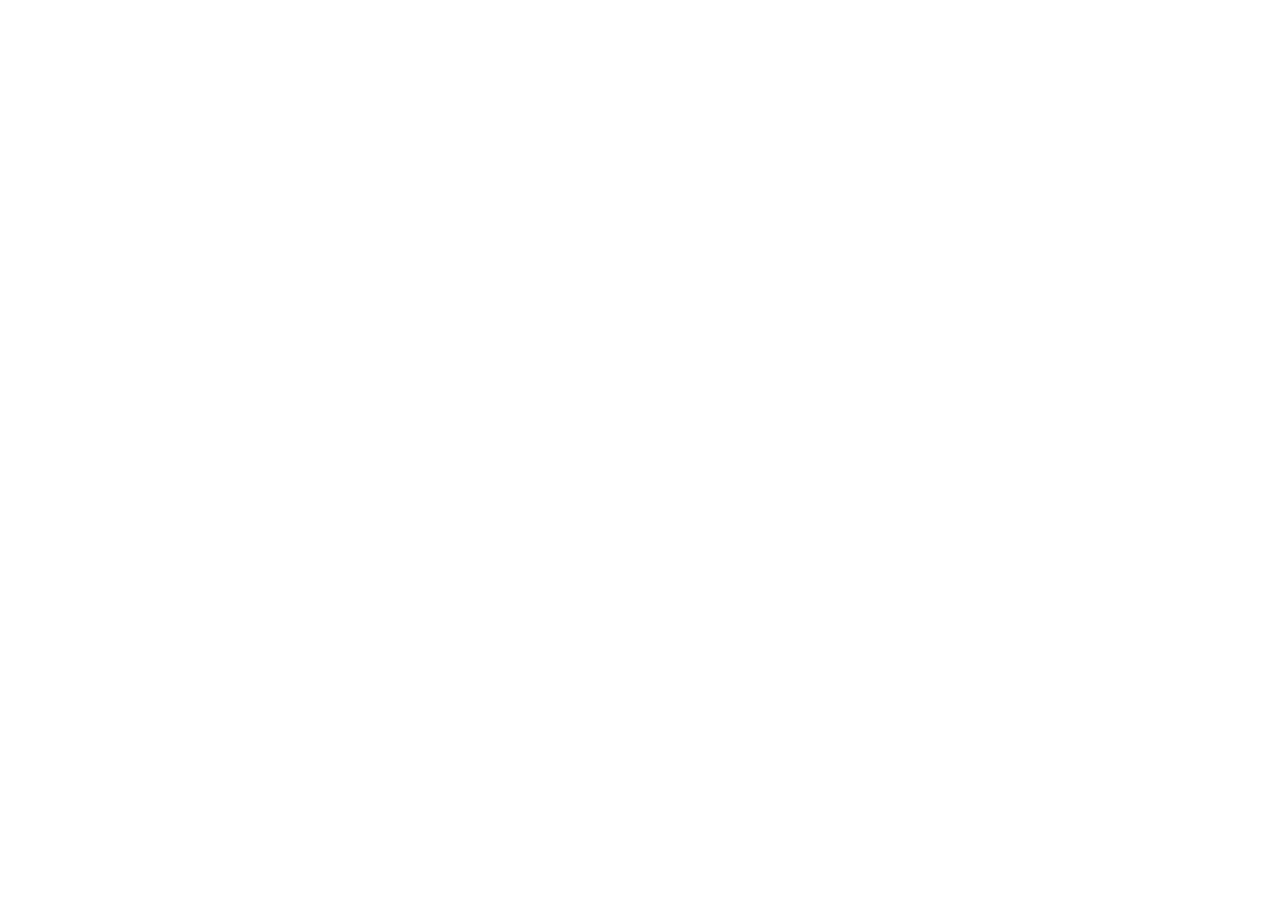
==== index.html @ 251c2290 "init: start landing page task" ====
<!DOCTYPE html>
<html lang="en">
<head>
  <meta charset="UTF-8">
  <meta name="viewport" content="width=device-width, initial-scale=1.0">
  <title>Document</title>
</head>
<body>
  
</body>
</html>
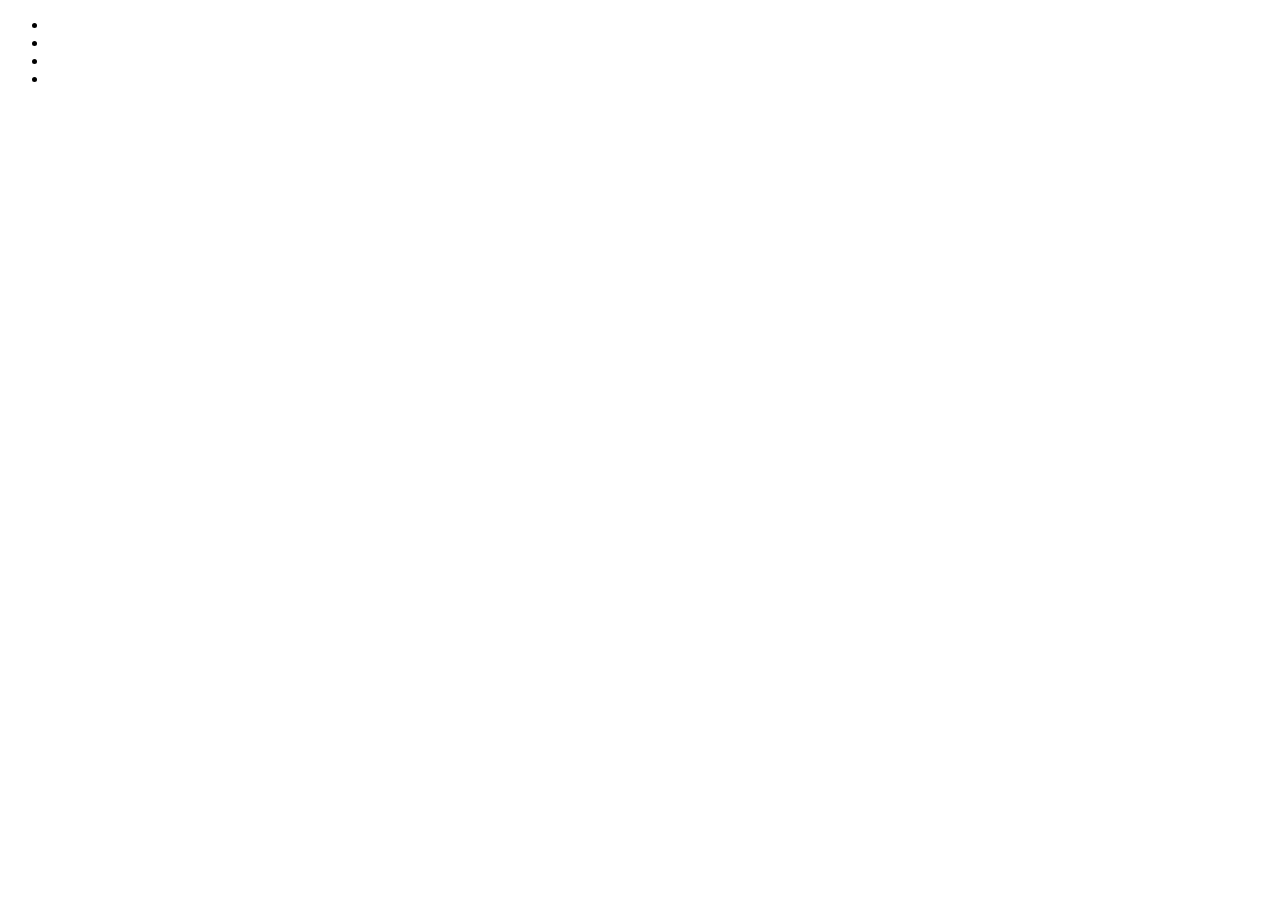
==== commit f45f3ab2: "feat: add assets and fonts for project" ====
--- a/index.html
+++ b/index.html
@@ -3,9 +3,36 @@
 <head>
   <meta charset="UTF-8">
   <meta name="viewport" content="width=device-width, initial-scale=1.0">
-  <title>Document</title>
+  <link rel="stylesheet" href="style.css">
+  <title>Coffee House</title>
 </head>
 <body>
-  
+  <header>
+    <div class="container">
+      <div></div>
+      <ul>
+        <li></li>
+        <li></li>
+        <li></li>
+        <li></li>
+      </ul>
+      <div></div>
+    </div>
+  </header>
+
+  <main>
+    <div class="container">
+      <section></section>
+      <section></section>
+      <section></section>
+      <section></section>
+    </div>    
+  </main>
+
+  <footer>
+    <div class="container">
+
+    </div>
+  </footer>
 </body>
 </html>
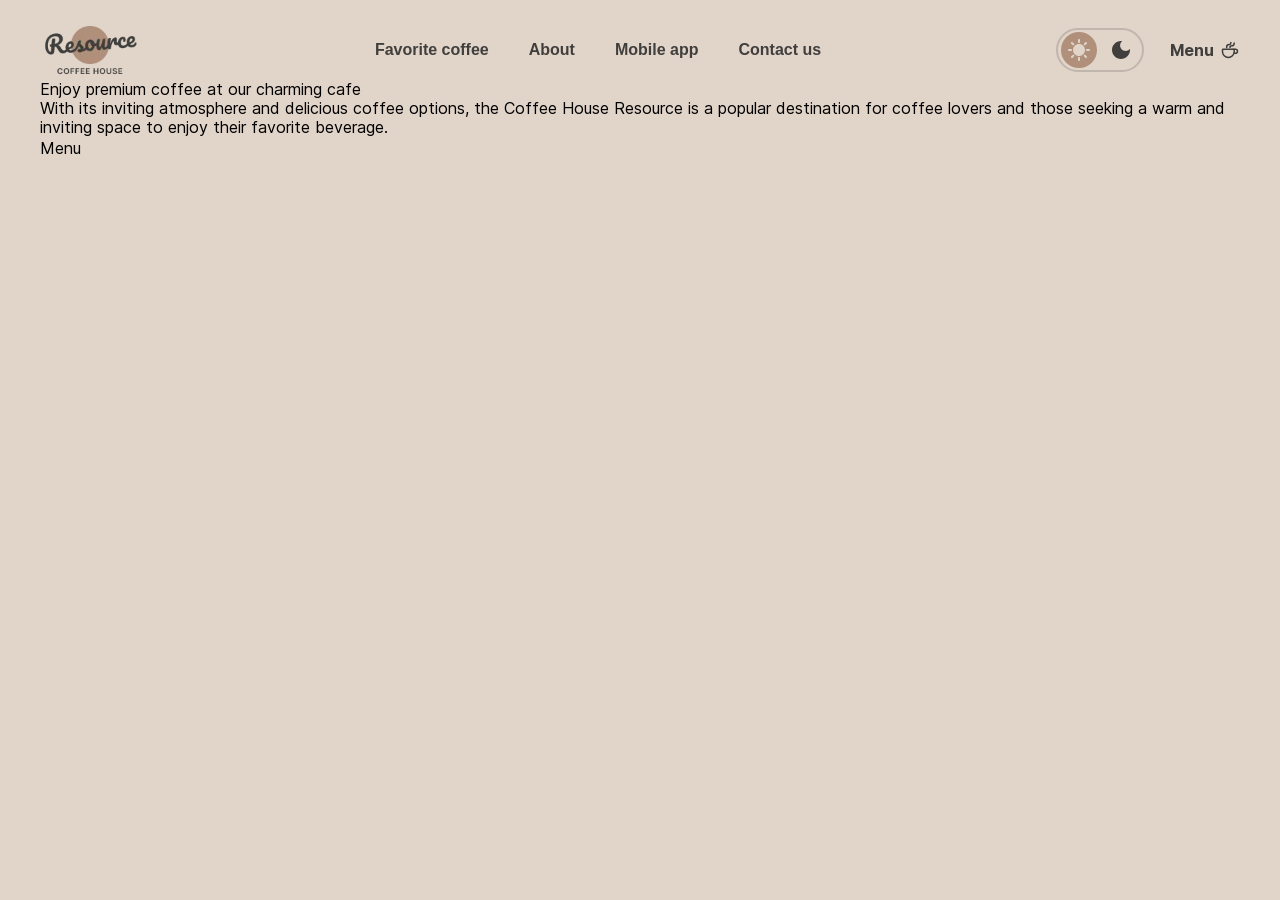
==== commit 3f853d7d: "feat: add styles and markdown for header element" ====
--- a/index.html
+++ b/index.html
@@ -3,33 +3,76 @@
 <head>
   <meta charset="UTF-8">
   <meta name="viewport" content="width=device-width, initial-scale=1.0">
-  <link rel="stylesheet" href="style.css">
+  <link rel="stylesheet" href="./css/reset.css">
+  <link rel="stylesheet" href="./css/fonts.css">
+  <link rel="stylesheet" href="./css/style.css">
   <title>Coffee House</title>
 </head>
 <body>
-  <header>
+  <header class="header">
     <div class="container">
-      <div></div>
-      <ul>
-        <li></li>
-        <li></li>
-        <li></li>
-        <li></li>
-      </ul>
-      <div></div>
+      <div class="header__wrapper">
+          <div class="header__logo">
+            <a href="/" class="header__logo-link">
+              <img src="./assets/main-logo.webp" alt="Coffee house logo" class="header__logo-image">
+            </a>
+          </div>
+
+          <nav class="header__nav">
+            <ul class="header__nav-list">
+              <li class="header__nav-item">
+                <a href="/" class="header__nav-link">Favorite coffee</a>
+              </li>
+              <li class="header__nav-item">
+                <a href="/" class="header__nav-link">About</a>
+              </li>
+              <li class="header__nav-item">
+                <a href="/" class="header__nav-link">Mobile app</a>
+              </li>
+              <li class="header__nav-item">
+                <a href="/" class="header__nav-link">Contact us</a>
+              </li>
+            </ul>
+          </nav>
+
+          <div class="header__panel">
+            <div class="header__theme">
+              <div class="header__theme-light theme-active"></div>
+              <div class="header__theme-dark"></div>
+            </div>
+
+            <div class="header__burger">
+              <button type="button" class="header__burger-btn">
+                Menu
+              </button>
+            </div>
+          </div>
+      </div>
     </div>
   </header>
 
-  <main>
+  <main class="main">
     <div class="container">
-      <section></section>
+      <section>
+        <div>
+          <h1>Enjoy premium coffee at our charming cafe</h1>
+          <p>
+            With its inviting atmosphere and delicious coffee options, the Coffee House Resource is a popular 
+            destination for coffee lovers and those seeking a warm and inviting space to enjoy their favorite 
+            beverage.
+          </p>
+          <button type="button">
+            Menu
+          </button>
+        </div>
+      </section>
       <section></section>
       <section></section>
       <section></section>
     </div>    
   </main>
 
-  <footer>
+  <footer class="footer">
     <div class="container">
 
     </div>
--- a/css/fonts.css
+++ b/css/fonts.css
@@ -0,0 +1,198 @@
+@font-face {
+    font-family: 'Inter';
+    src: local('Inter Bold Italic'), local('Inter-BoldItalic'),
+        url('../fonts/inter/Inter-BoldItalic.eot?#iefix') format('embedded-opentype'),
+        url('../fonts/inter/Inter-BoldItalic.woff2') format('woff2'),
+        url('../fonts/inter/Inter-BoldItalic.woff') format('woff'),
+        url('../fonts/inter/Inter-BoldItalic.ttf') format('truetype');
+    font-weight: bold;
+    font-style: italic;
+}
+
+@font-face {
+    font-family: 'Inter';
+    src: local('Inter Medium Italic'), local('Inter-MediumItalic'),
+        url('../fonts/inter/Inter-MediumItalic.eot?#iefix') format('embedded-opentype'),
+        url('../fonts/inter/Inter-MediumItalic.woff2') format('woff2'),
+        url('../fonts/inter/Inter-MediumItalic.woff') format('woff'),
+        url('../fonts/inter/Inter-MediumItalic.ttf') format('truetype');
+    font-weight: 500;
+    font-style: italic;
+}
+
+@font-face {
+    font-family: 'Inter';
+    src: local('Inter Thin Italic BETA'), local('Inter-ThinItalicBETA'),
+        url('../fonts/inter/Inter-ThinItalicBETA.eot?#iefix') format('embedded-opentype'),
+        url('../fonts/inter/Inter-ThinItalicBETA.woff2') format('woff2'),
+        url('../fonts/inter/Inter-ThinItalicBETA.woff') format('woff'),
+        url('../fonts/inter/Inter-ThinItalicBETA.ttf') format('truetype');
+    font-weight: 100;
+    font-style: italic;
+}
+
+@font-face {
+    font-family: 'Inter';
+    src: local('Inter Regular'), local('Inter-Regular'),
+        url('../fonts/inter/Inter-Regular.eot?#iefix') format('embedded-opentype'),
+        url('../fonts/inter/Inter-Regular.woff2') format('woff2'),
+        url('../fonts/inter/Inter-Regular.woff') format('woff'),
+        url('../fonts/inter/Inter-Regular.ttf') format('truetype');
+    font-weight: normal;
+    font-style: normal;
+}
+
+@font-face {
+    font-family: 'Inter';
+    src: local('Inter Black'), local('Inter-Black'),
+        url('../fonts/inter/Inter-Black.eot?#iefix') format('embedded-opentype'),
+        url('../fonts/inter/Inter-Black.woff2') format('woff2'),
+        url('../fonts/inter/Inter-Black.woff') format('woff'),
+        url('../fonts/inter/Inter-Black.ttf') format('truetype');
+    font-weight: 900;
+    font-style: normal;
+}
+
+@font-face {
+    font-family: 'Inter';
+    src: local('Inter Black Italic'), local('Inter-BlackItalic'),
+        url('../fonts/inter/Inter-BlackItalic.eot?#iefix') format('embedded-opentype'),
+        url('../fonts/inter/Inter-BlackItalic.woff2') format('woff2'),
+        url('../fonts/inter/Inter-BlackItalic.woff') format('woff'),
+        url('../fonts/inter/Inter-BlackItalic.ttf') format('truetype');
+    font-weight: 900;
+    font-style: italic;
+}
+
+@font-face {
+    font-family: 'Inter';
+    src: local('Inter Light BETA'), local('Inter-LightBETA'),
+        url('../fonts/inter/Inter-LightBETA.eot?#iefix') format('embedded-opentype'),
+        url('../fonts/inter/Inter-LightBETA.woff2') format('woff2'),
+        url('../fonts/inter/Inter-LightBETA.woff') format('woff'),
+        url('../fonts/inter/Inter-LightBETA.ttf') format('truetype');
+    font-weight: 300;
+    font-style: normal;
+}
+
+@font-face {
+    font-family: 'Inter';
+    src: local('Inter Semi Bold'), local('Inter-SemiBold'),
+        url('../fonts/inter/Inter-SemiBold.eot?#iefix') format('embedded-opentype'),
+        url('../fonts/inter/Inter-SemiBold.woff2') format('woff2'),
+        url('../fonts/inter/Inter-SemiBold.woff') format('woff'),
+        url('../fonts/inter/Inter-SemiBold.ttf') format('truetype');
+    font-weight: 600;
+    font-style: normal;
+}
+
+@font-face {
+    font-family: 'Inter';
+    src: local('Inter Extra Bold Italic'), local('Inter-ExtraBoldItalic'),
+        url('../fonts/inter/Inter-ExtraBoldItalic.eot?#iefix') format('embedded-opentype'),
+        url('../fonts/inter/Inter-ExtraBoldItalic.woff2') format('woff2'),
+        url('../fonts/inter/Inter-ExtraBoldItalic.woff') format('woff'),
+        url('../fonts/inter/Inter-ExtraBoldItalic.ttf') format('truetype');
+    font-weight: 800;
+    font-style: italic;
+}
+
+@font-face {
+    font-family: 'Inter';
+    src: local('Inter Bold'), local('Inter-Bold'),
+        url('../fonts/inter/Inter-Bold.eot?#iefix') format('embedded-opentype'),
+        url('../fonts/inter/Inter-Bold.woff2') format('woff2'),
+        url('../fonts/inter/Inter-Bold.woff') format('woff'),
+        url('../fonts/inter/Inter-Bold.ttf') format('truetype');
+    font-weight: bold;
+    font-style: normal;
+}
+
+@font-face {
+    font-family: 'Inter';
+    src: local('Inter Extra Light Italic BETA'), local('Inter-ExtraLightItalicBETA'),
+        url('../fonts/inter/Inter-ExtraLightItalicBETA.eot?#iefix') format('embedded-opentype'),
+        url('../fonts/inter/Inter-ExtraLightItalicBETA.woff2') format('woff2'),
+        url('../fonts/inter/Inter-ExtraLightItalicBETA.woff') format('woff'),
+        url('../fonts/inter/Inter-ExtraLightItalicBETA.ttf') format('truetype');
+    font-weight: 200;
+    font-style: italic;
+}
+
+@font-face {
+    font-family: 'Inter';
+    src: local('Inter Extra Light BETA'), local('Inter-ExtraLightBETA'),
+        url('../fonts/inter/Inter-ExtraLightBETA.eot?#iefix') format('embedded-opentype'),
+        url('../fonts/inter/Inter-ExtraLightBETA.woff2') format('woff2'),
+        url('../fonts/inter/Inter-ExtraLightBETA.woff') format('woff'),
+        url('../fonts/inter/Inter-ExtraLightBETA.ttf') format('truetype');
+    font-weight: 200;
+    font-style: normal;
+}
+
+@font-face {
+    font-family: 'Inter';
+    src: local('Inter Extra Bold'), local('Inter-ExtraBold'),
+        url('../fonts/inter/Inter-ExtraBold.eot?#iefix') format('embedded-opentype'),
+        url('../fonts/inter/Inter-ExtraBold.woff2') format('woff2'),
+        url('../fonts/inter/Inter-ExtraBold.woff') format('woff'),
+        url('../fonts/inter/Inter-ExtraBold.ttf') format('truetype');
+    font-weight: 800;
+    font-style: normal;
+}
+
+@font-face {
+    font-family: 'Inter';
+    src: local('Inter Thin BETA'), local('Inter-ThinBETA'),
+        url('../fonts/inter/Inter-ThinBETA.eot?#iefix') format('embedded-opentype'),
+        url('../fonts/inter/Inter-ThinBETA.woff2') format('woff2'),
+        url('../fonts/inter/Inter-ThinBETA.woff') format('woff'),
+        url('../fonts/inter/Inter-ThinBETA.ttf') format('truetype');
+    font-weight: 100;
+    font-style: normal;
+}
+
+@font-face {
+    font-family: 'Inter';
+    src: local('Inter Light Italic BETA'), local('Inter-LightItalicBETA'),
+        url('../fonts/inter/Inter-LightItalicBETA.eot?#iefix') format('embedded-opentype'),
+        url('../fonts/inter/Inter-LightItalicBETA.woff2') format('woff2'),
+        url('../fonts/inter/Inter-LightItalicBETA.woff') format('woff'),
+        url('../fonts/inter/Inter-LightItalicBETA.ttf') format('truetype');
+    font-weight: 300;
+    font-style: italic;
+}
+
+@font-face {
+    font-family: 'Inter';
+    src: local('Inter Italic'), local('Inter-Italic'),
+        url('../fonts/inter/Inter-Italic.eot?#iefix') format('embedded-opentype'),
+        url('../fonts/inter/Inter-Italic.woff2') format('woff2'),
+        url('../fonts/inter/Inter-Italic.woff') format('woff'),
+        url('../fonts/inter/Inter-Italic.ttf') format('truetype');
+    font-weight: normal;
+    font-style: italic;
+}
+
+@font-face {
+    font-family: 'Inter';
+    src: local('Inter Semi Bold Italic'), local('Inter-SemiBoldItalic'),
+        url('../fonts/inter/Inter-SemiBoldItalic.eot?#iefix') format('embedded-opentype'),
+        url('../fonts/inter/Inter-SemiBoldItalic.woff2') format('woff2'),
+        url('../fonts/inter/Inter-SemiBoldItalic.woff') format('woff'),
+        url('../fonts/inter/Inter-SemiBoldItalic.ttf') format('truetype');
+    font-weight: 600;
+    font-style: italic;
+}
+
+@font-face {
+    font-family: 'Inter';
+    src: local('Inter Medium'), local('Inter-Medium'),
+        url('../fonts/inter/Inter-Medium.eot?#iefix') format('embedded-opentype'),
+        url('../fonts/inter/Inter-Medium.woff2') format('woff2'),
+        url('../fonts/inter/Inter-Medium.woff') format('woff'),
+        url('../fonts/inter/Inter-Medium.ttf') format('truetype');
+    font-weight: 500;
+    font-style: normal;
+}
+
--- a/css/style.css
+++ b/css/style.css
@@ -0,0 +1,151 @@
+
+:root {
+  --text-primary: #403f3d;
+  --main-bg: #e1d4c9;
+  --text-link-hover: #b0907a;
+  --switcher-border: #c1b6ad;
+  --switcher-active: #b0907a;
+
+  --transition-primary: all .2s ease;
+}
+
+:root.theme__dark {
+  --text-primary: #fff;
+}
+
+body {
+  font-family: 'Inter', sans-serif;
+  font-style: normal;
+  font-size: 16px;
+  font-weight: normal;
+  line-height: 1.2;
+
+  background-color: var(--main-bg);
+}
+
+.header, .main, .footer {
+  margin: 0 40px;
+}
+
+.container {
+  max-width: 1360px;
+  margin: 0 auto;
+}
+
+.header {
+  margin-top: 20px;
+}
+
+.header__wrapper {
+  height: 60px;
+
+  display: flex;
+  flex-wrap: wrap;
+  justify-content: space-between;
+  align-items: center;
+}
+
+.header__logo {
+  width: 100px;
+}
+
+.header__nav-list {
+  display: flex;
+  justify-content: space-between;
+  gap: 40px;
+}
+
+.header__nav-item {
+  font-family: 'Inter Semi Bold', sans-serif;
+  line-height: 150%;
+  font-weight: bold;
+}
+
+.header__nav-link {
+  color: var(--text-primary);
+  transition: var(--transition-primary);
+}
+
+.header__nav-link:hover {
+  color: var(--text-link-hover);
+}
+
+.header__panel {
+  display: flex;
+  justify-content: space-between;
+  align-items: center;
+
+  max-width: 184px;
+  width: 100%;
+}
+
+.header__theme {
+  width: 88px;
+  height: 44px;
+
+  display: flex;
+  justify-content: center;
+  align-items: center;
+  gap: 6px;
+
+  border: 2px solid var(--switcher-border);
+  border-radius: 22px;
+
+  padding: 3px;
+}
+
+.header__theme-light, .header__theme-dark {
+  cursor: pointer;
+
+  width: 36px;
+  height: 36px;
+
+  border-radius: 18px;
+
+  display: flex;
+  
+  background-repeat: no-repeat;
+  background-position: center center;
+
+  transition: var(--transition-primary);
+}
+
+.header__theme-light {
+  background-image: url('../assets/sun-icon.svg');
+}
+
+.header__theme-dark {
+  background-image: url('../assets/moon-icon.svg');
+}
+
+.theme-active {
+  background-color: var(--switcher-active);
+}
+
+.header__theme div:not(.is-active):hover {
+  background-color: var(--switcher-active);
+}
+
+.header__burger-btn {
+  font-weight: bold;
+
+  color: var(--text-primary);
+
+  display: flex;
+  justify-content: space-between;
+  gap: 6px;
+
+}
+
+.header__burger-btn::after {
+  content: '';
+
+  width: 20px;
+  height: 20px;
+
+  display: flex;
+
+  background-repeat: no-repeat;
+  background-position: center center;
+  background-image: url('../assets/coffee-cup-icon.svg');
+}
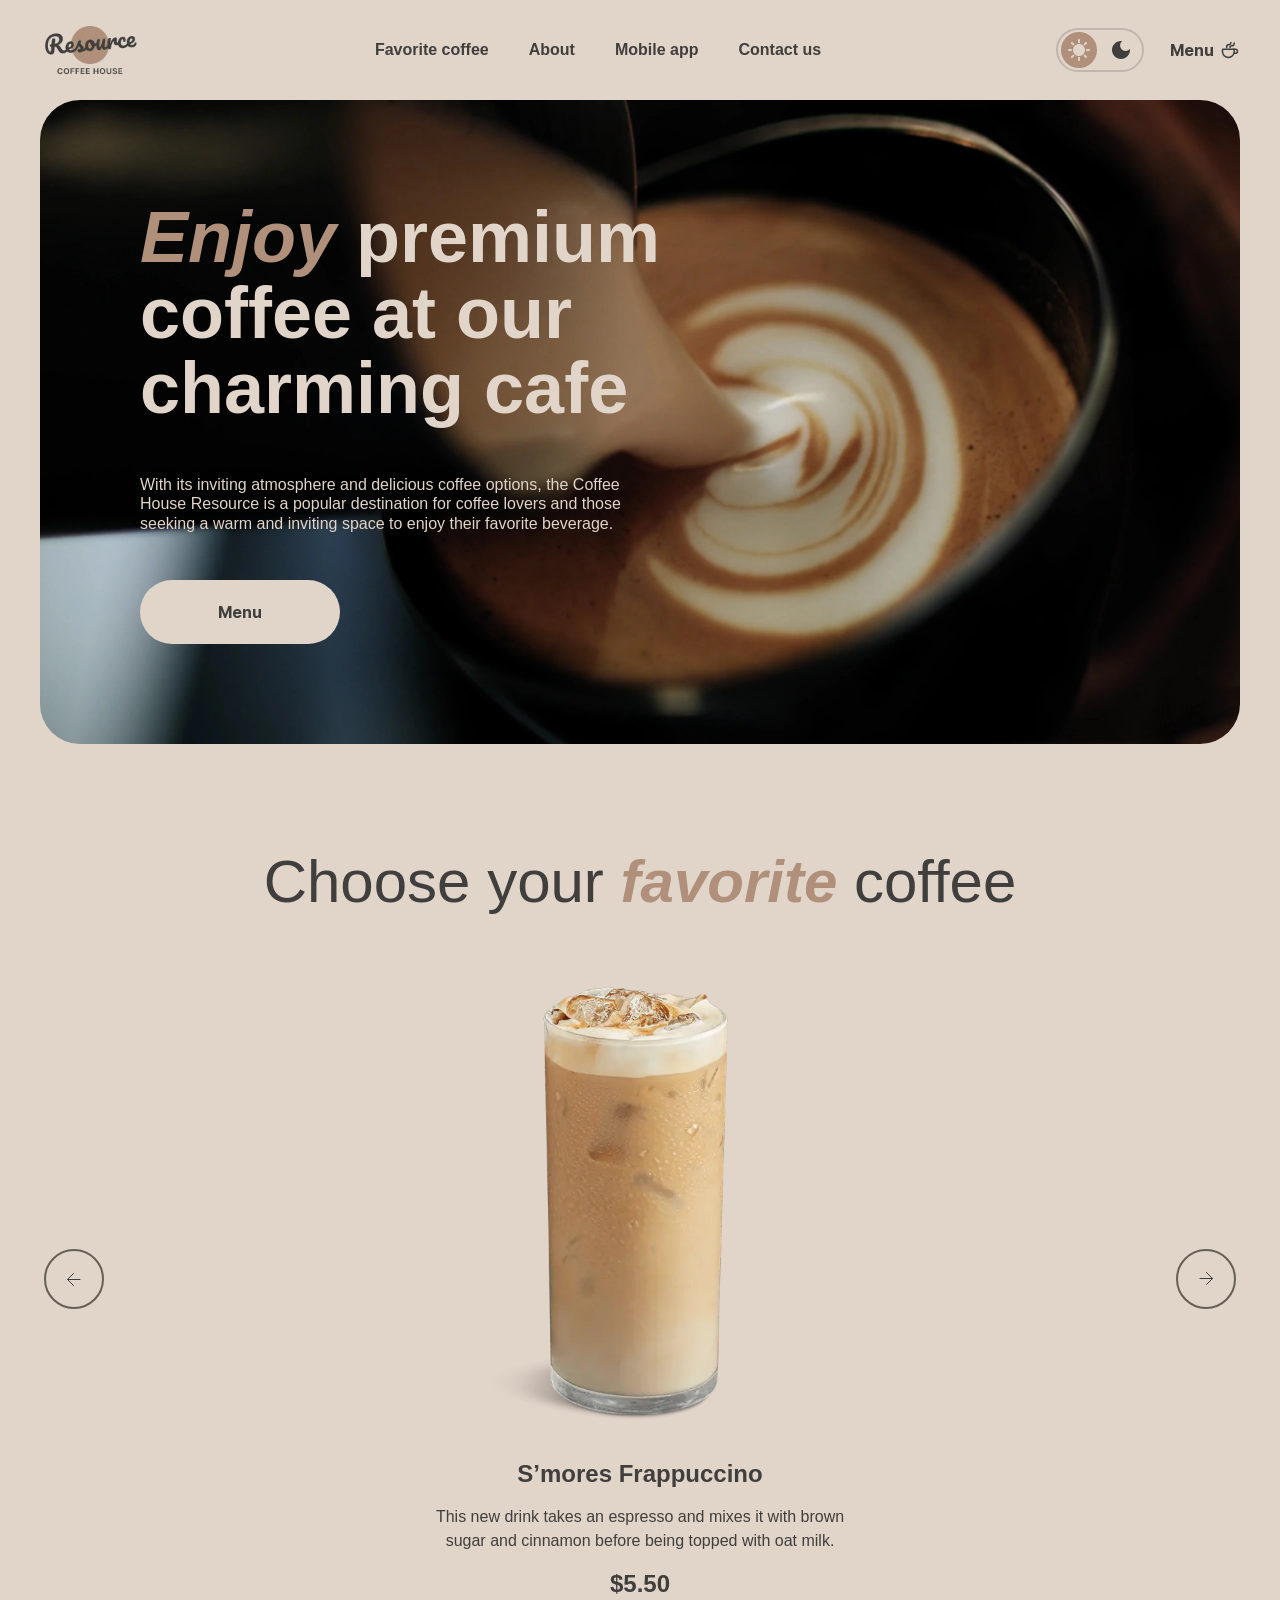
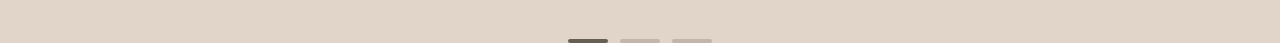
==== commit 87010da3: "feat: add markdown and styles for slider section" ====
--- a/index.html
+++ b/index.html
@@ -12,37 +12,35 @@
   <header class="header">
     <div class="container">
       <div class="header__wrapper">
-          <div class="header__logo">
-            <a href="/" class="header__logo-link">
-              <img src="./assets/main-logo.webp" alt="Coffee house logo" class="header__logo-image">
-            </a>
-          </div>
+          <a href="/" class="header__logo">
+            <img src="./assets/main-logo.webp" alt="Coffee house logo" class="header__logo-img">
+          </a>
 
-          <nav class="header__nav">
-            <ul class="header__nav-list">
-              <li class="header__nav-item">
-                <a href="/" class="header__nav-link">Favorite coffee</a>
+          <nav class="header__nav nav">
+            <ul class="nav__list">
+              <li class="nav__item">
+                <a href="/" class="nav__link">Favorite coffee</a>
               </li>
-              <li class="header__nav-item">
-                <a href="/" class="header__nav-link">About</a>
+              <li class="nav__item">
+                <a href="/" class="nav__link">About</a>
               </li>
-              <li class="header__nav-item">
-                <a href="/" class="header__nav-link">Mobile app</a>
+              <li class="nav__item">
+                <a href="/" class="nav__link">Mobile app</a>
               </li>
-              <li class="header__nav-item">
-                <a href="/" class="header__nav-link">Contact us</a>
+              <li class="nav__item">
+                <a href="/" class="nav__link">Contact us</a>
               </li>
             </ul>
           </nav>
 
           <div class="header__panel">
             <div class="header__theme">
-              <div class="header__theme-light theme-active"></div>
-              <div class="header__theme-dark"></div>
+              <div class="header__theme-item header__theme-item_light header__theme_active"></div>
+              <div class="header__theme-item header__theme-item_dark"></div>
             </div>
 
-            <div class="header__burger">
-              <button type="button" class="header__burger-btn">
+            <div class="header__burger burger">
+              <button type="button" class="burger__btn">
                 Menu
               </button>
             </div>
@@ -53,22 +51,68 @@
 
   <main class="main">
     <div class="container">
-      <section>
-        <div>
-          <h1>Enjoy premium coffee at our charming cafe</h1>
-          <p>
+      <section class="main__offer">
+        <div class="offer__wrapper offer">
+          <h1 class="offer__title">
+            <span class="offer__title_accent text-accent">
+              Enjoy
+            </span> 
+            premium coffee at our charming cafe
+          </h1>
+
+          <p class="offer__text">
             With its inviting atmosphere and delicious coffee options, the Coffee House Resource is a popular 
             destination for coffee lovers and those seeking a warm and inviting space to enjoy their favorite 
             beverage.
           </p>
-          <button type="button">
+
+          <button type="button" class="offer__btn primary-btn">
             Menu
           </button>
         </div>
       </section>
-      <section></section>
-      <section></section>
-      <section></section>
+
+      <section class="main__slider">
+        <div class="slider">
+          <h2 class="slider__title">
+            Choose your 
+              <span class=" text-accent">favorite</span> 
+            coffee
+          </h2>
+
+          <div class="slider__wrapper">
+            <button type="button" class="slider__btn slider__btn_left"></button>
+            
+            <div class="slider__list">
+              <div class="slider__item">
+                <img src="./assets/coffee-slider-1.webp" alt="S’mores Frappuccino price" class="slider__preview">
+
+                <div class="slider__info">
+                  <h3 class="slider__heading">S’mores Frappuccino</h3>
+                  <p class="slider__description">This new drink takes an espresso and mixes it with brown sugar and cinnamon before being topped with oat milk.</p>
+                  <span class="slider__price">$5.50</span>
+                </div>
+              </div>
+            </div>
+
+            <button type="button" class="slider__btn slider__btn_right"></button>
+          </div>
+
+          <div class="slider__pagination pagination">
+            <span class="pagination__item pagination__item_active"></span>
+            <span class="pagination__item"></span>
+            <span class="pagination__item"></span>
+          </div>
+        </div>
+      </section>
+
+      <section class="main__section">
+
+      </section>
+
+      <section class="main__section">
+
+      </section>
     </div>    
   </main>
 
--- a/css/style.css
+++ b/css/style.css
@@ -1,10 +1,14 @@
 
 :root {
   --text-primary: #403f3d;
-  --main-bg: #e1d4c9;
+  --main-color: #e1d4c9;
   --text-link-hover: #b0907a;
   --switcher-border: #c1b6ad;
   --switcher-active: #b0907a;
+  --text-accent: #b0907a;
+  --slider-btns-color: #665F55;
+  --pagination-color: #C1B6AD;
+  --pagination-color-active: #665F55;
 
   --transition-primary: all .2s ease;
 }
@@ -20,7 +24,7 @@
   font-weight: normal;
   line-height: 1.2;
 
-  background-color: var(--main-bg);
+  background-color: var(--main-color);
 }
 
 .header, .main, .footer {
@@ -32,6 +36,34 @@
   margin: 0 auto;
 }
 
+.primary-btn {
+  width: 200px;
+  height: 64px;
+
+  font-weight: bold;
+  color: var(--text-primary);
+
+  border-radius: 32px;
+
+  background-color: var(--main-color);
+
+  transition: var(--transition-primary);
+}
+
+.primary-btn:hover {
+  background-color: var(--switcher-active);
+  color: var(--main-color);
+}
+
+.text-accent {
+  font-family: 'Inter Semi Bold Italic', sans-serif;
+  font-weight: bold;
+  font-style: italic;
+  color: var(--text-accent);
+}
+
+/* header section */
+
 .header {
   margin-top: 20px;
 }
@@ -49,24 +81,24 @@
   width: 100px;
 }
 
-.header__nav-list {
+.nav__list {
   display: flex;
   justify-content: space-between;
   gap: 40px;
 }
 
-.header__nav-item {
+.nav__item {
   font-family: 'Inter Semi Bold', sans-serif;
   line-height: 150%;
   font-weight: bold;
 }
 
-.header__nav-link {
-  color: var(--text-primary);
-  transition: var(--transition-primary);
-}
-
-.header__nav-link:hover {
+.nav__link {
+  color: var(--text-primary);
+  transition: var(--transition-primary);
+}
+
+.nav__link:hover {
   color: var(--text-link-hover);
 }
 
@@ -94,7 +126,7 @@
   padding: 3px;
 }
 
-.header__theme-light, .header__theme-dark {
+.header__theme-item {
   cursor: pointer;
 
   width: 36px;
@@ -110,23 +142,23 @@
   transition: var(--transition-primary);
 }
 
-.header__theme-light {
+.header__theme-item_light {
   background-image: url('../assets/sun-icon.svg');
 }
 
-.header__theme-dark {
+.header__theme-item_dark {
   background-image: url('../assets/moon-icon.svg');
 }
 
-.theme-active {
+.header__theme_active {
   background-color: var(--switcher-active);
 }
 
-.header__theme div:not(.is-active):hover {
+.header__theme div:not(.header__theme_active):hover {
   background-color: var(--switcher-active);
 }
 
-.header__burger-btn {
+.burger__btn {
   font-weight: bold;
 
   color: var(--text-primary);
@@ -137,7 +169,7 @@
 
 }
 
-.header__burger-btn::after {
+.burger__btn::after {
   content: '';
 
   width: 20px;
@@ -149,3 +181,179 @@
   background-position: center center;
   background-image: url('../assets/coffee-cup-icon.svg');
 }
+
+/* main section */
+
+.main {
+  margin-top: 20px;
+}
+
+.main__offer {
+  height: 644px;
+
+  display: flex;
+
+  background-image: url('../assets/main-preview.webp');
+  background-repeat: no-repeat;
+  background-position: center center;
+  background-size: cover;
+
+  border-radius: 40px;
+}
+
+.offer__wrapper {
+  max-width: 530px;
+  height: 444px;
+
+  display: flex;
+  flex-wrap: wrap;
+  
+  margin: 100px;
+}
+
+.offer__title {
+  height: 228px;
+  
+  font-family: 'Inter Semi Bold', sans-serif;
+  font-size: 72px;
+  font-weight: bold;
+  line-height: 105%;
+  color: var(--main-color);
+}
+
+.offer__text {
+  font-family: 'Inter Regular', sans-serif;
+  color: var(--main-color);
+
+  align-self: center;
+}
+
+.offer__btn {
+  align-self: end;
+}
+
+
+/* main slider section */
+
+.main__slider {
+  margin-top: 100px;
+}
+
+.slider {
+  padding: 0 4px;
+}
+
+.slider__title {
+  font-family: 'Inter Semi Bold', sans-serif;
+  font-size: 60px;
+  line-height: 125%;
+  color: var(--text-primary);
+
+  text-align: center;
+}
+
+.slider__wrapper {
+  display: flex;
+  justify-content: space-between;
+  align-items: center;
+
+  width: 100%;
+
+  margin-top: 40px;
+}
+
+.slider__list {
+  width: 480px;
+}
+
+.slider__btn {
+  width: 60px;
+  height: 60px;
+
+  border: 2px solid var(--slider-btns-color);
+  border-radius: 30px;
+
+  color: var(--slider-btns-color);
+
+  background-image: url('../assets/arrow.svg');
+  background-repeat: no-repeat;
+  background-position: center center;
+
+  transition: var(--transition-primary);
+}
+
+.slider__btn:hover {
+  filter: invert(65%) sepia(19%) saturate(545%) hue-rotate(339deg) brightness(89%) contrast(85%);
+}
+
+.slider__btn_right {
+  transform: rotate(180deg);
+}
+
+.slider__item {
+  display: flex;
+  flex-wrap: wrap;
+  justify-content: center;
+  align-items: center;
+
+  text-align: center;
+}
+
+.slider__info {
+  margin-top: 20px;
+  padding: 0 15px;
+}
+
+.slider__heading, .slider__price {
+  font-family: 'Inter Semi Bold', sans-serif;
+  font-size: 24px;
+  font-weight: bold;
+  line-height: 125%;
+  color: var(--text-primary);
+}
+
+.slider__description {
+  margin-top: 16px;
+
+  font-family: 'Inter Regular', sans-serif;
+  font-size: 16px;
+  line-height: 150%;
+  color: var(--text-primary);
+}
+
+.slider__price {
+  display: block;
+
+  margin-top: 16px;
+}
+
+.slider__pagination {
+  display: flex;
+  justify-content: center;
+  gap: 12px;
+
+  margin-top: 40px;
+}
+
+.pagination__item {
+  cursor: pointer;
+
+  display: block;
+
+  width: 40px;
+  height: 4px;
+
+  background-color: var(--pagination-color);
+
+  border-radius: 2px;
+
+  transition: var(--transition-primary);
+}
+
+.pagination__item_active {
+  background-color: var(--pagination-color-active);
+}
+
+.pagination__item:not(.pagination__item_active):hover {
+  background-color: var(--pagination-color-active);
+}
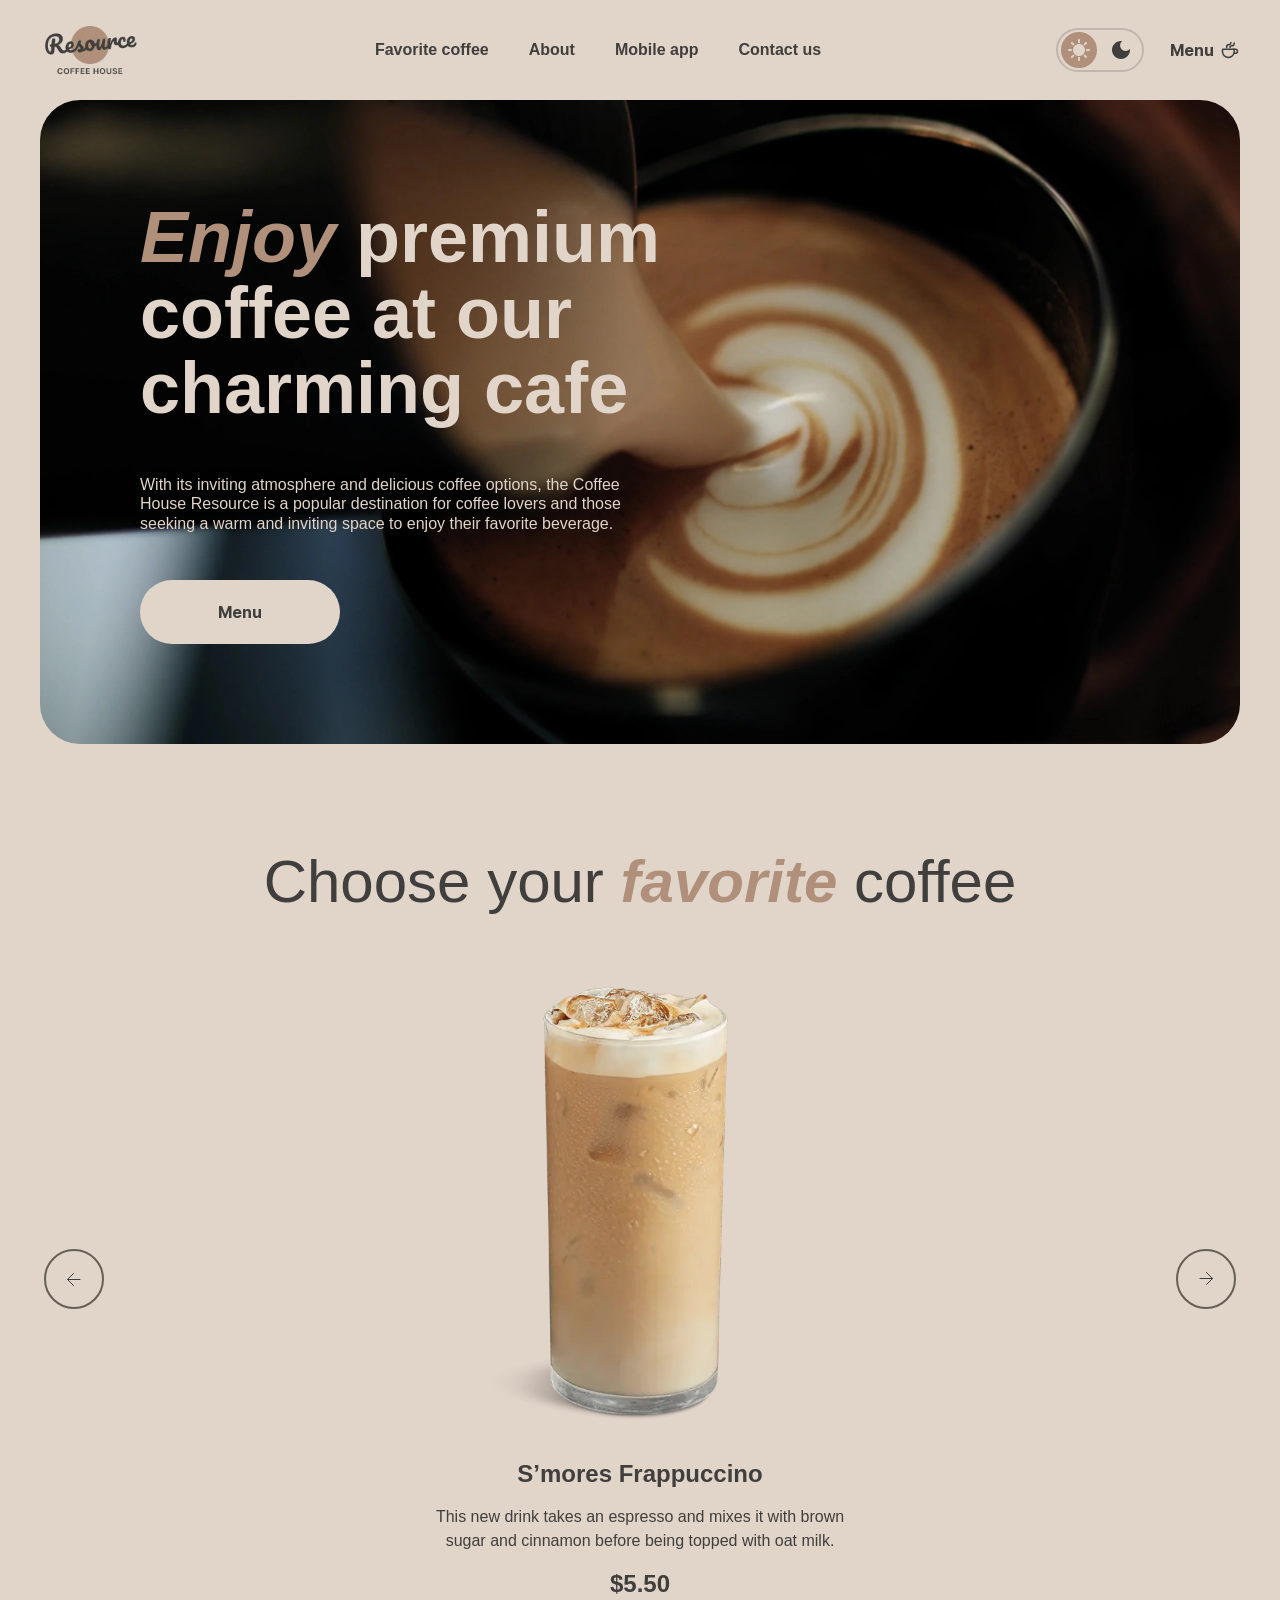
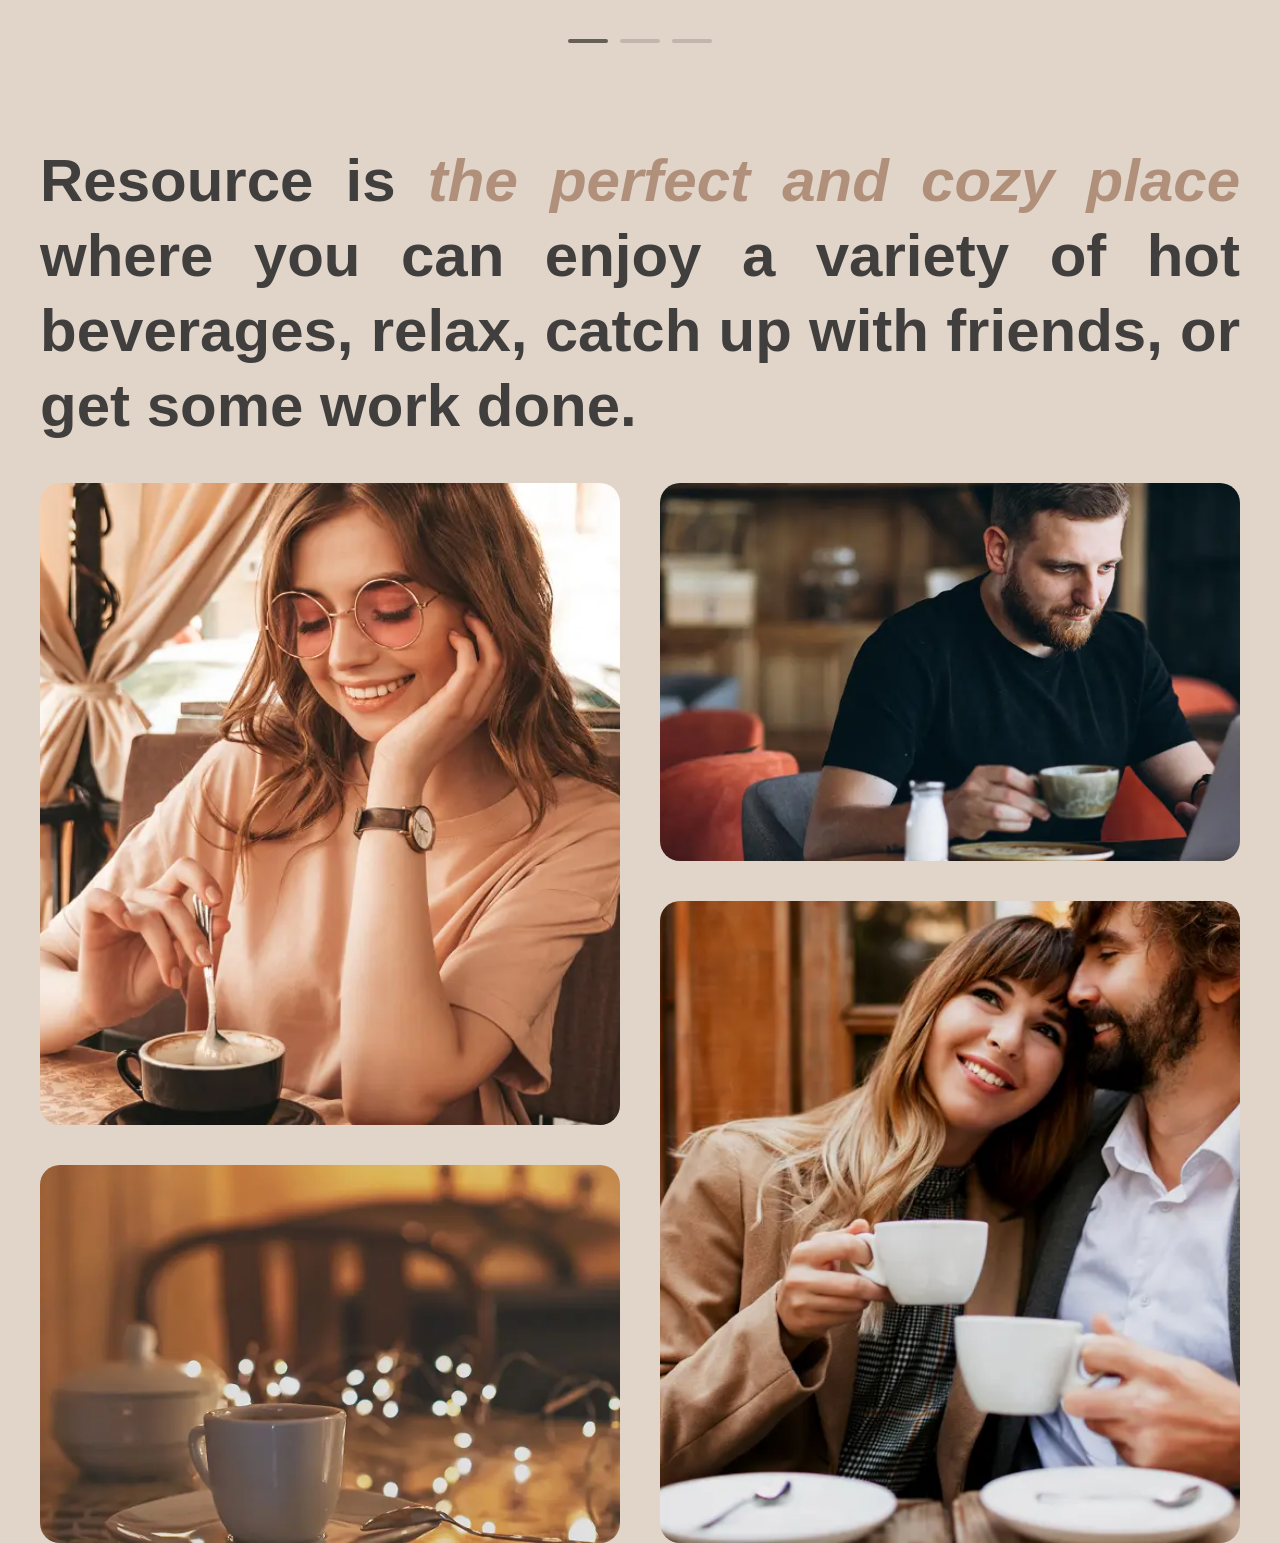
==== commit a476049a: "feat: add styles and markdown for about section" ====
--- a/index.html
+++ b/index.html
@@ -76,7 +76,7 @@
         <div class="slider">
           <h2 class="slider__title">
             Choose your 
-              <span class=" text-accent">favorite</span> 
+              <span class="text-accent">favorite</span> 
             coffee
           </h2>
 
@@ -106,8 +106,20 @@
         </div>
       </section>
 
-      <section class="main__section">
-
+      <section class="about__section">
+        <p class="about__description">
+          Resource is 
+          <span class="text-accent">
+            the perfect and cozy place
+          </span>
+          where you can enjoy a variety of hot beverages, relax, catch up with friends, or get some work done.
+        </p>
+        <div class="about_wrapper">
+          <img src="./assets/about-1.webp" alt="Drink best coffee in coffee house" class="about__preview">
+          <img src="./assets/about-2.webp" alt="Best rest in coffee house with cup of coffee" class="about__preview">
+          <img src="./assets/about-3.webp" alt="Remote work with best coffee in coffee House" class="about__preview">
+          <img src="./assets/about-4.webp" alt="Date in cofee house" class="about__preview">
+        </div>
       </section>
 
       <section class="main__section">
--- a/css/style.css
+++ b/css/style.css
@@ -357,3 +357,59 @@
 .pagination__item:not(.pagination__item_active):hover {
   background-color: var(--pagination-color-active);
 }
+
+/* about section */
+
+.about__section {
+  margin-top: 100px;
+}
+
+.about__description {
+  font-family: 'Inter Semi Bold', sans-serif;
+  font-size: 60px;
+  font-weight: bold;
+  line-height: 125%;
+  color: var(--text-primary);
+
+  text-align: justify;
+}
+
+.about_wrapper {
+  max-height: 1060px;
+
+  margin-top: 40px;
+
+  display: grid;
+  grid-template-columns: repeat(2, 1fr);
+  grid-template-rows: repeat(4, 1fr);
+  gap: 40px;
+  grid-template-areas: 
+    "left-top right-top"
+    "left-top right-bottom"
+    "left-top right-bottom"
+    "left-bottom right-bottom";
+}
+
+.about__preview {
+  border-radius: 20px;
+
+  width: 100%;
+  height: 100%;
+  object-fit: cover; 
+}
+
+.about__preview:nth-child(1) {
+  grid-area: left-top;
+}
+
+.about__preview:nth-child(2) {
+  grid-area: left-bottom;
+}
+
+.about__preview:nth-child(3) {
+  grid-area: right-top;
+}
+
+.about__preview:nth-child(4) {
+  grid-area: right-bottom;
+}
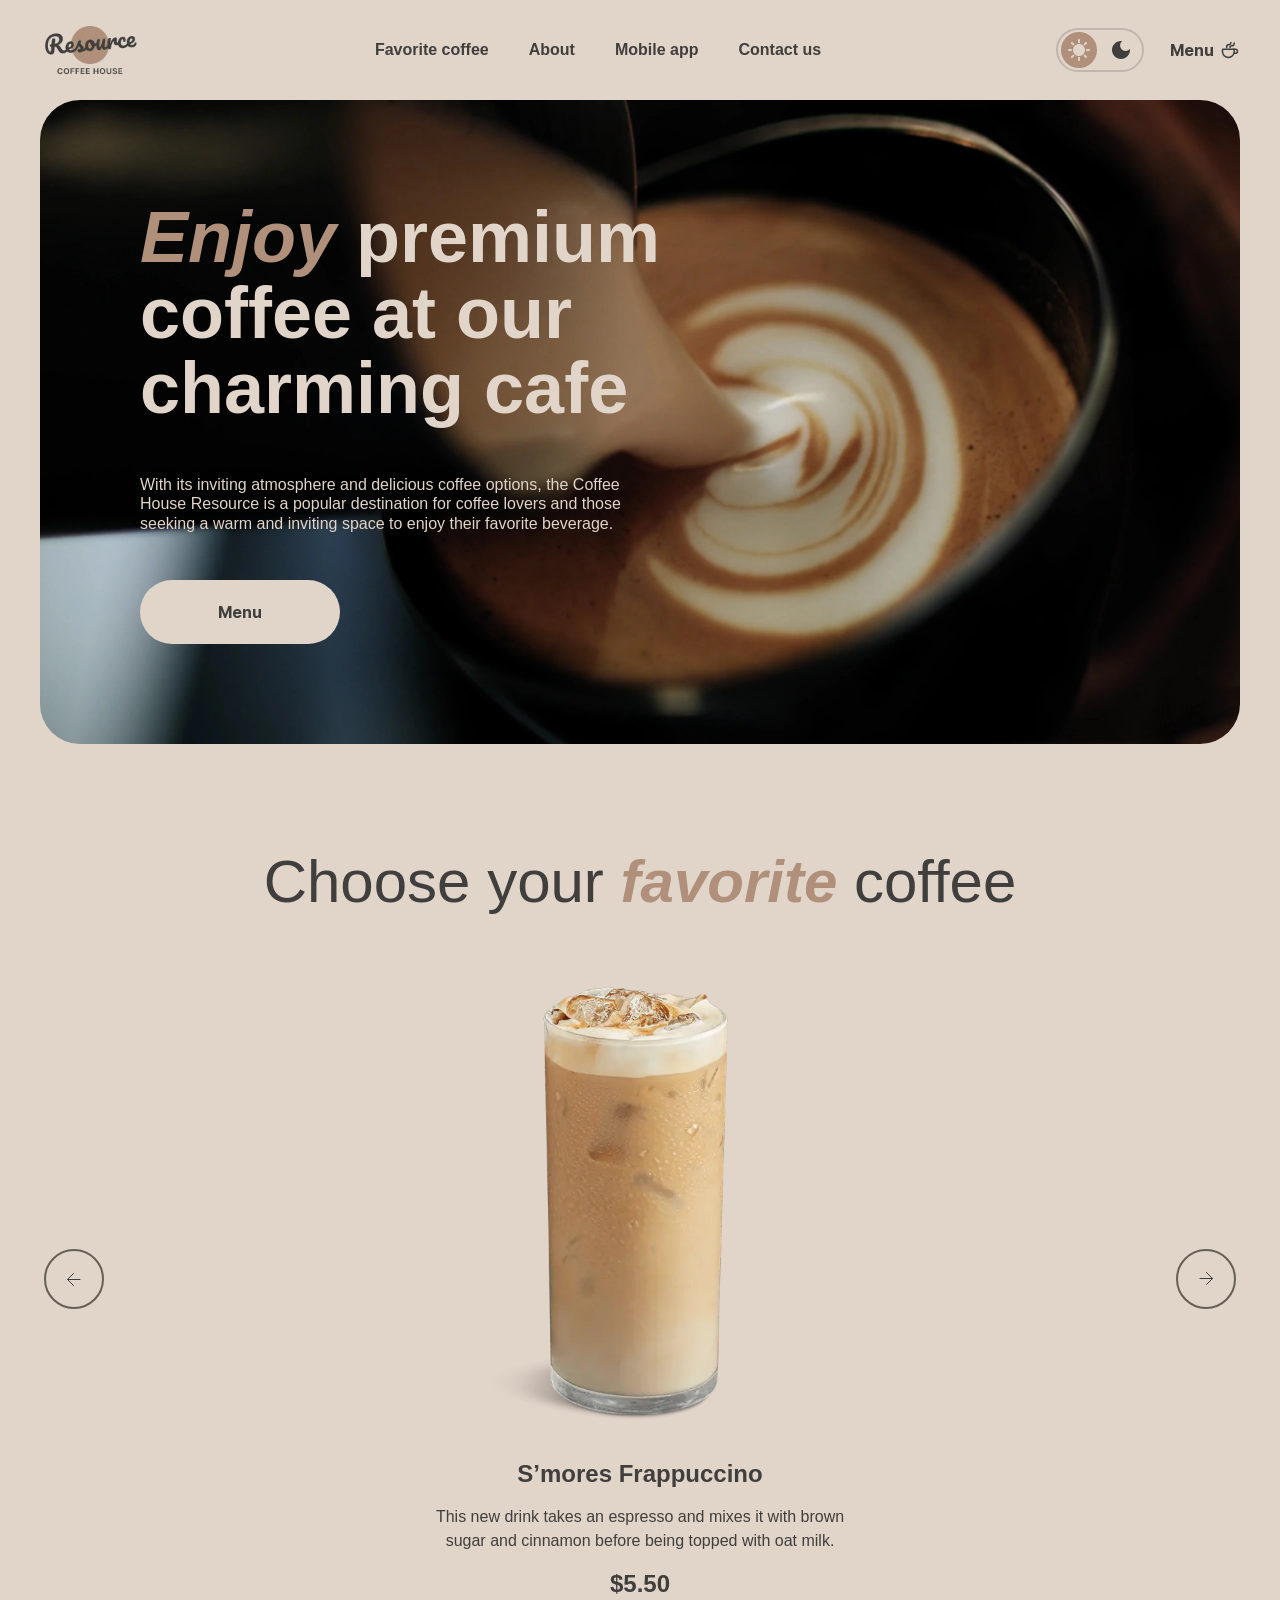
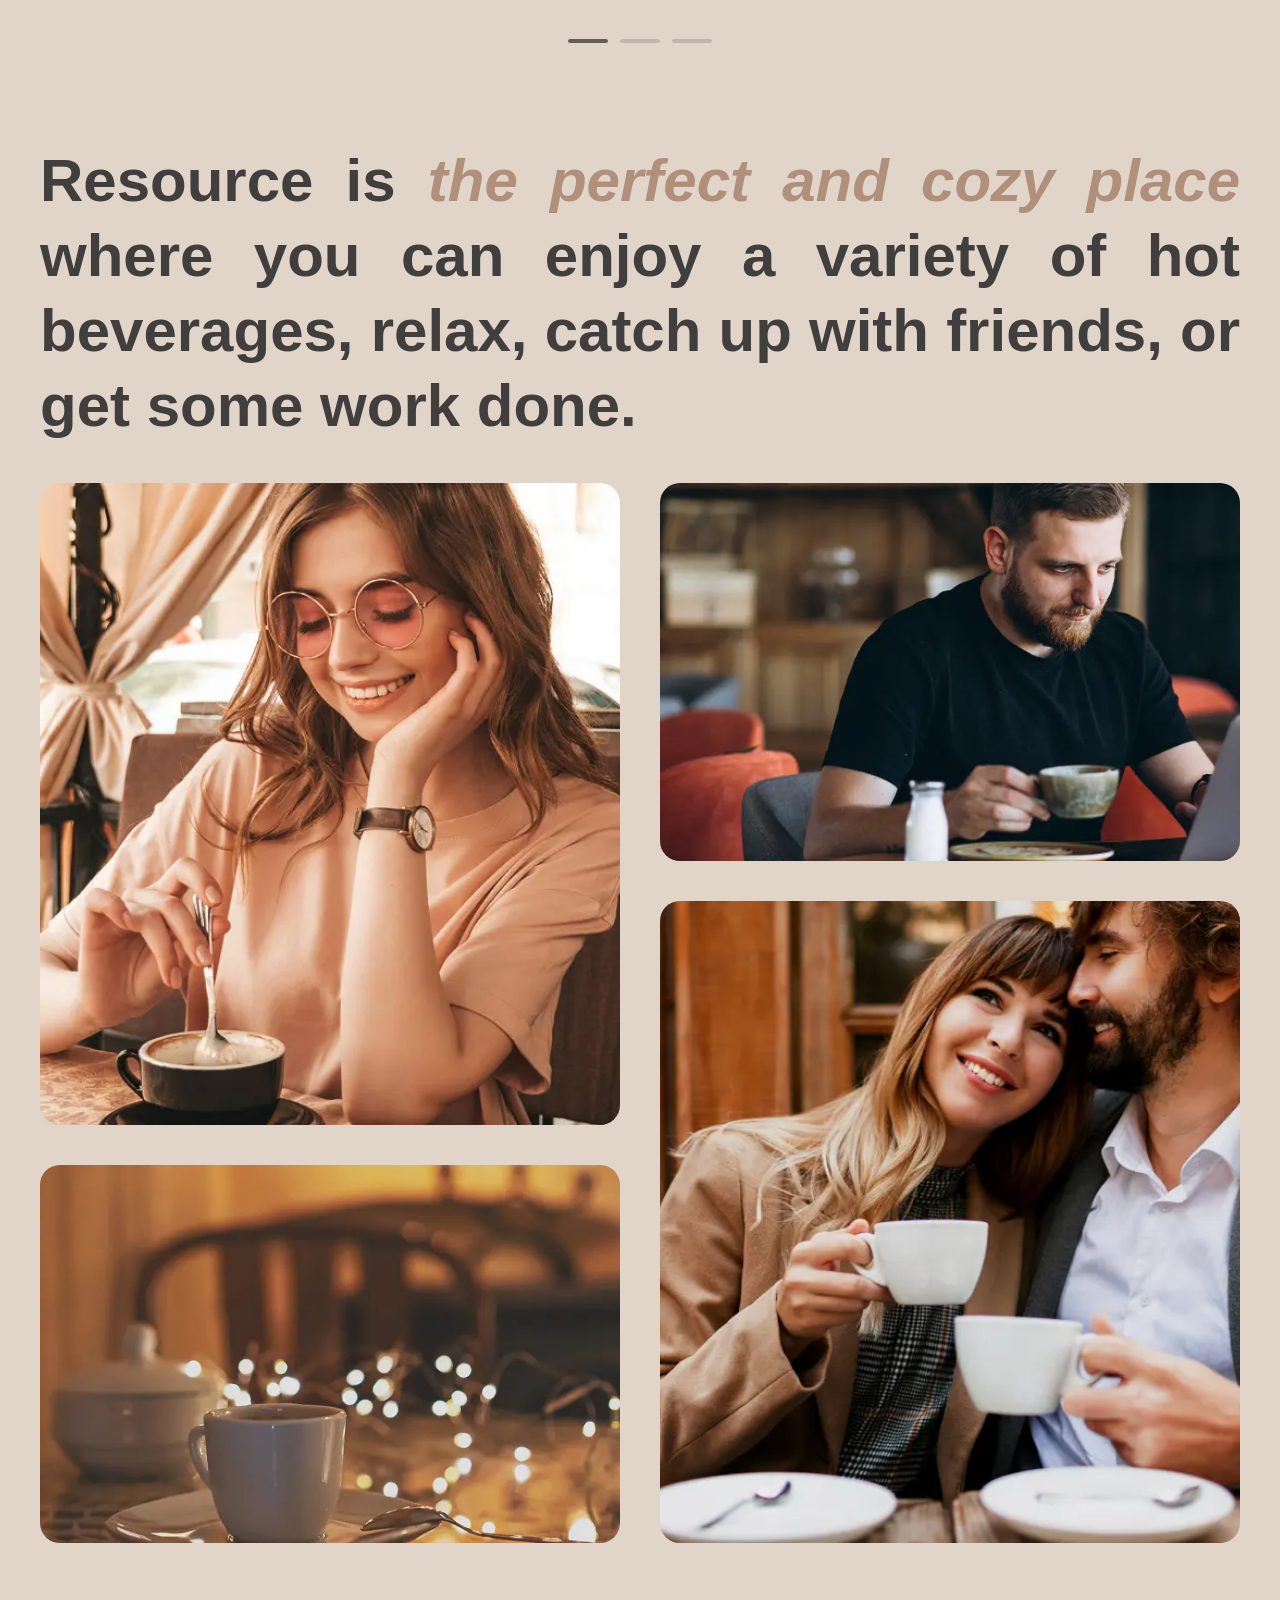
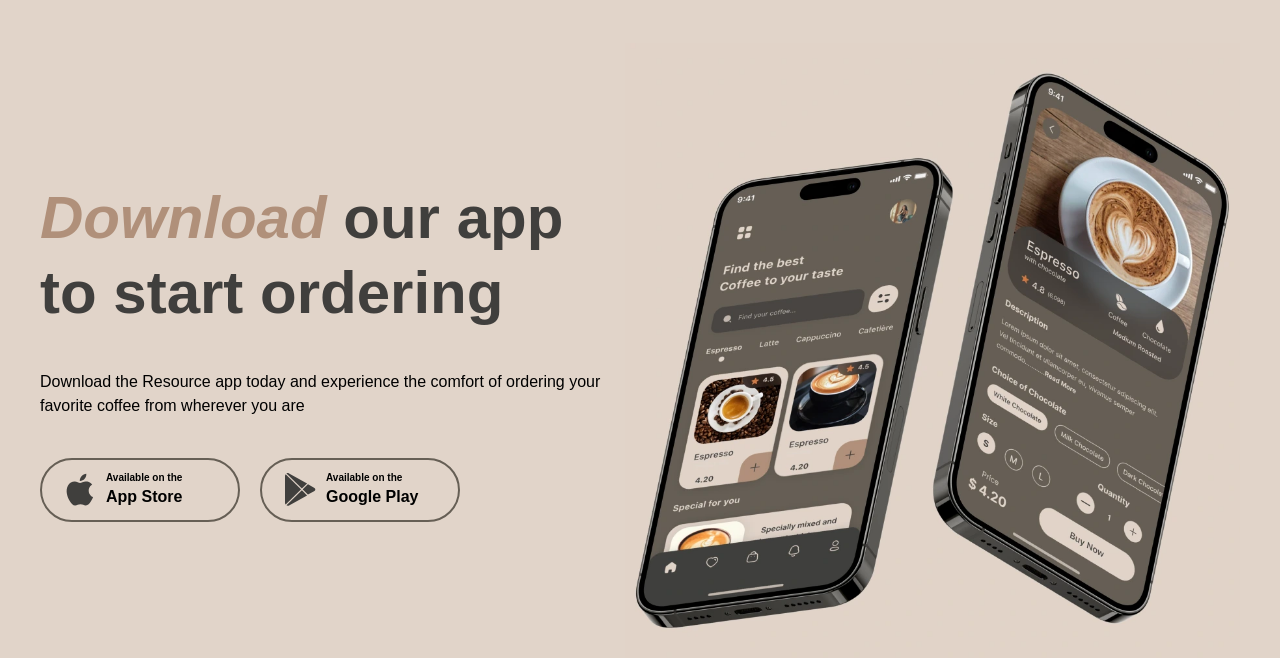
==== commit c3152d83: "feat: add download section with styles and markdown" ====
--- a/index.html
+++ b/index.html
@@ -107,13 +107,14 @@
       </section>
 
       <section class="about__section">
-        <p class="about__description">
+        <h3 class="about__description">
           Resource is 
           <span class="text-accent">
             the perfect and cozy place
           </span>
           where you can enjoy a variety of hot beverages, relax, catch up with friends, or get some work done.
-        </p>
+        </h3>
+        
         <div class="about_wrapper">
           <img src="./assets/about-1.webp" alt="Drink best coffee in coffee house" class="about__preview">
           <img src="./assets/about-2.webp" alt="Best rest in coffee house with cup of coffee" class="about__preview">
@@ -122,8 +123,35 @@
         </div>
       </section>
 
-      <section class="main__section">
+      <section class="download__section">
+        <div class="download__wrapper">
+          <div class="download__info">
+            <h3 class="download__title">
+              <span class="text-accent">
+                Download
+              </span>
+              our app to start ordering</h3>
+            <p class="download__description">Download the Resource app today and experience the comfort of ordering your favorite coffee from wherever you are</p>
 
+            <div class="download__buttons">
+              <button type="button" class="download__button">
+                <div class="download__button-apple">
+                  <span>Available on the</span>
+                  <span>App Store</span>
+                </div>
+              </button>
+              
+              <button type="button" class="download__button">
+                <div class="download__button-android">
+                  <span>Available on the</span>
+                  <span>Google Play</span>
+                </div>
+              </button>
+            </div>
+          </div>
+          
+          <img src="./assets/mobile-screens.webp" alt="" class="download__preview">
+        </div>
       </section>
     </div>    
   </main>
--- a/css/style.css
+++ b/css/style.css
@@ -9,6 +9,7 @@
   --slider-btns-color: #665F55;
   --pagination-color: #C1B6AD;
   --pagination-color-active: #665F55;
+  --download-btns-color: #665f55;
 
   --transition-primary: all .2s ease;
 }
@@ -413,3 +414,105 @@
 .about__preview:nth-child(4) {
   grid-area: right-bottom;
 }
+
+/* download section */
+
+.download__section {
+  margin-top: 100px;
+}
+
+.download__wrapper {
+  display: flex;
+  justify-content: space-between;
+  align-items: center;
+}
+
+.download__info {
+  width: 630px;
+  height: 342px;
+
+  display: flex;
+  flex-wrap: wrap;
+  align-content: space-between;
+}
+
+.download__title {
+  font-family: 'Inter Semi Bold', sans-serif;
+  font-size: 60px;
+  font-weight: bold;
+  line-height: 125%;
+  color: var(--text-primary);
+}
+
+.download__preview {
+  max-width: 615px;
+}
+
+.download__description {
+  font-family: 'Inter Regular', sans-serif;
+  font-size: 16px;
+  line-height: 150%;
+}
+
+.download__buttons {
+  width: 420px;
+  height: 64px;
+
+  display: flex;
+  justify-content: space-between;
+}
+
+.download__button {
+  width: 200px;
+  height: 100%;
+
+  display: flex;
+  align-items: center;
+  gap: 8px;
+  
+  border: 2px solid var(--download-btns-color);
+  border-radius: 100px;
+
+  padding-left: 20px;
+}
+
+.download__button-apple, .download__button-android {
+  display: flex;
+  flex-direction: column;
+  justify-content: center;
+  align-items: start;
+}
+
+.download__button:has(.download__button-apple)::before, .download__button:has(.download__button-android)::before {
+  content: '';
+
+  display: flex;
+
+  background-repeat: no-repeat;
+  background-position: center center;
+
+  width: 36px;
+  height: 36px;
+}
+
+.download__button:has(.download__button-apple)::before {
+  background-image: url('../assets/apple-icon.svg');
+}
+
+.download__button:has(.download__button-android)::before {
+  background-image: url('../assets/google-play-icon.svg');
+}
+
+.download__button span:nth-child(1) {
+  font-family: 'Inter Semi Bold', sans-serif;
+  line-height: 140%;
+  font-weight: bold;
+  font-size: 10px;
+}
+
+.download__button span:nth-child(2) {
+  font-family: 'Inter Semi Bold', sans-serif;
+  line-height: 150%;
+  font-weight: bold;
+  font-size: 16px;
+}
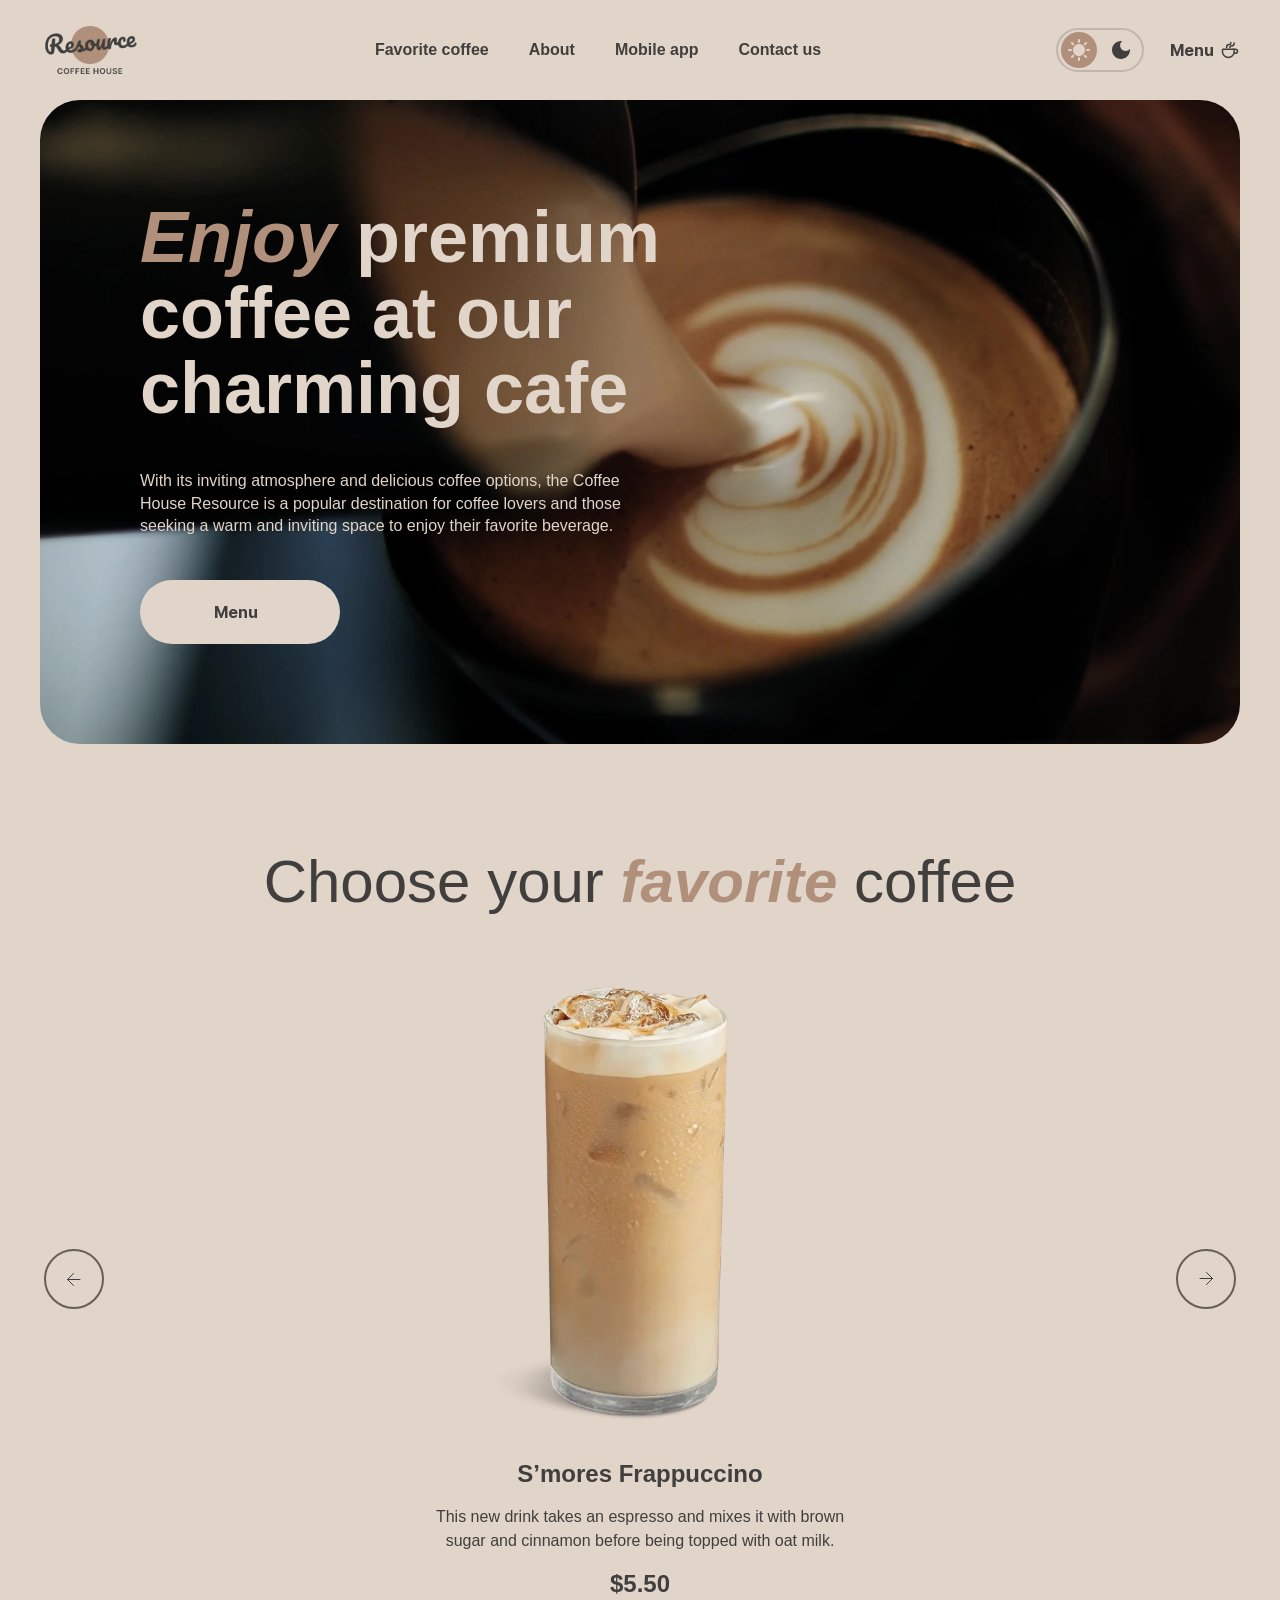
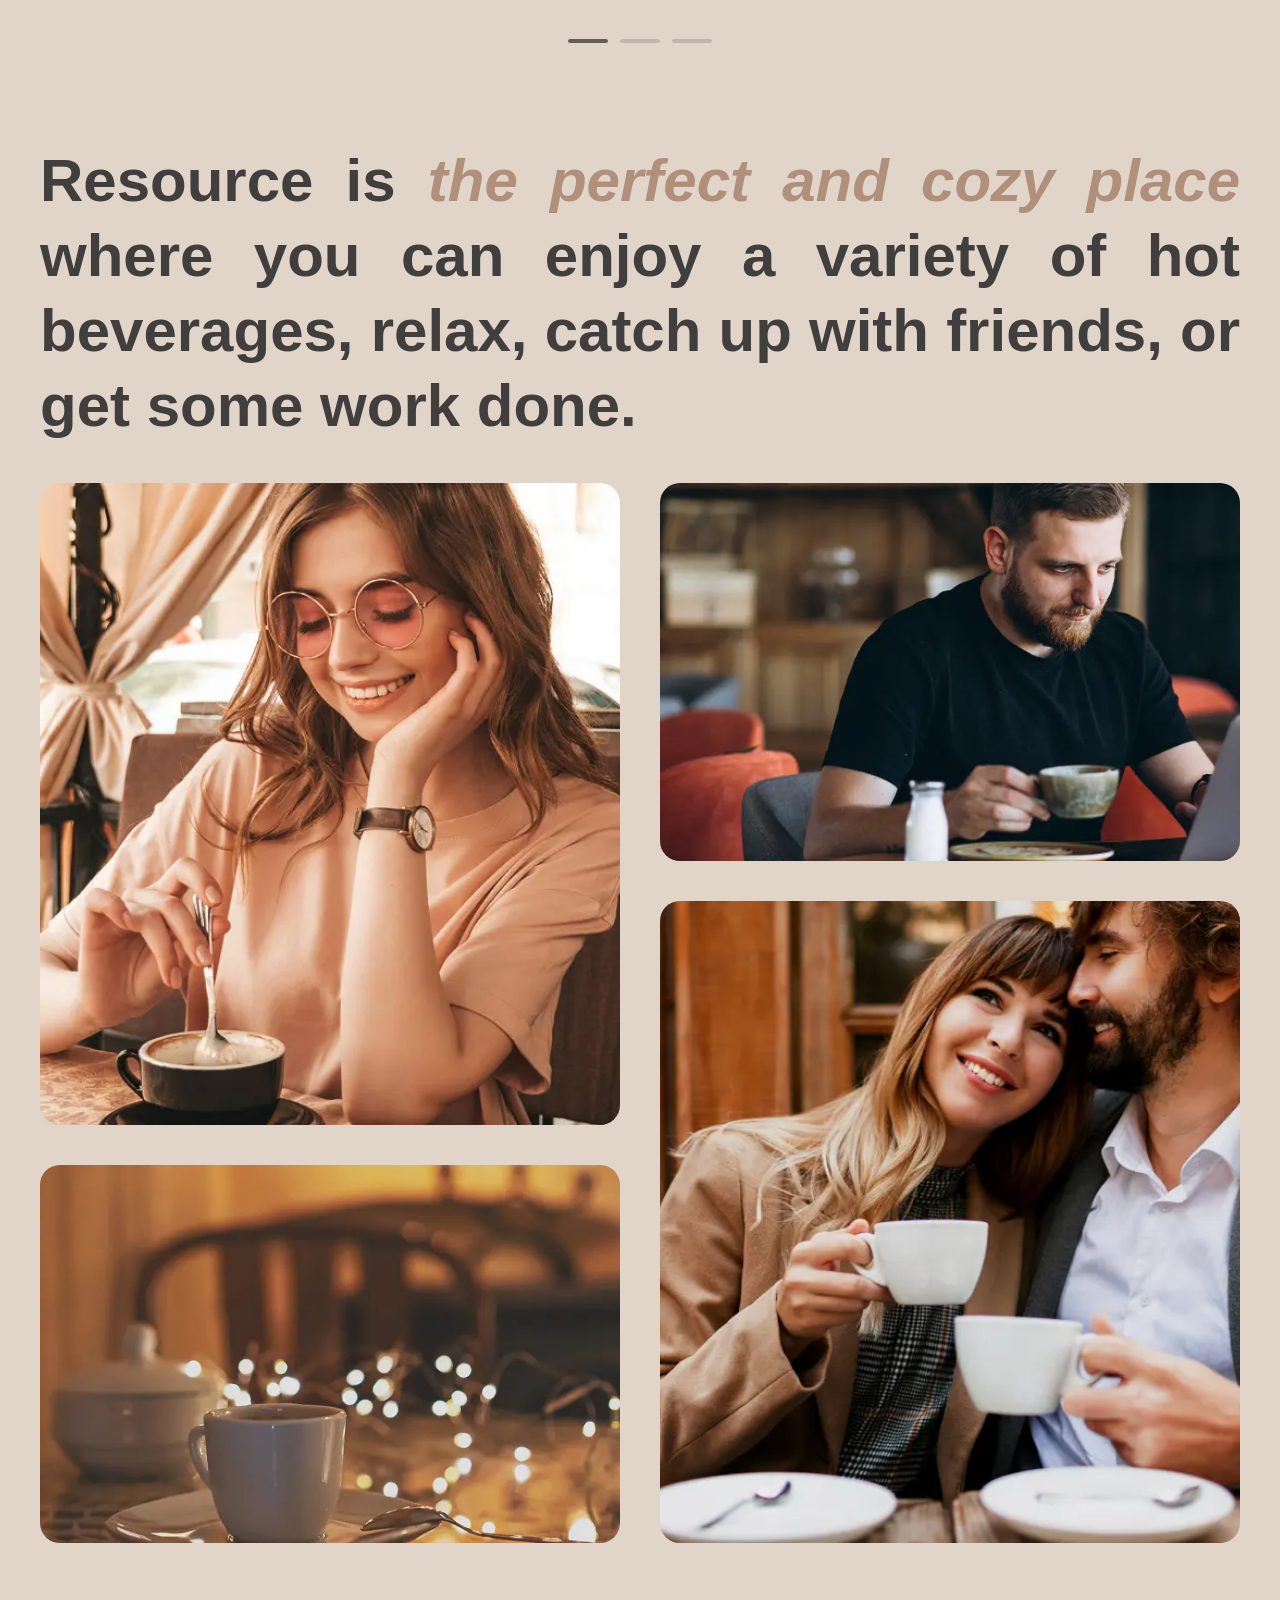
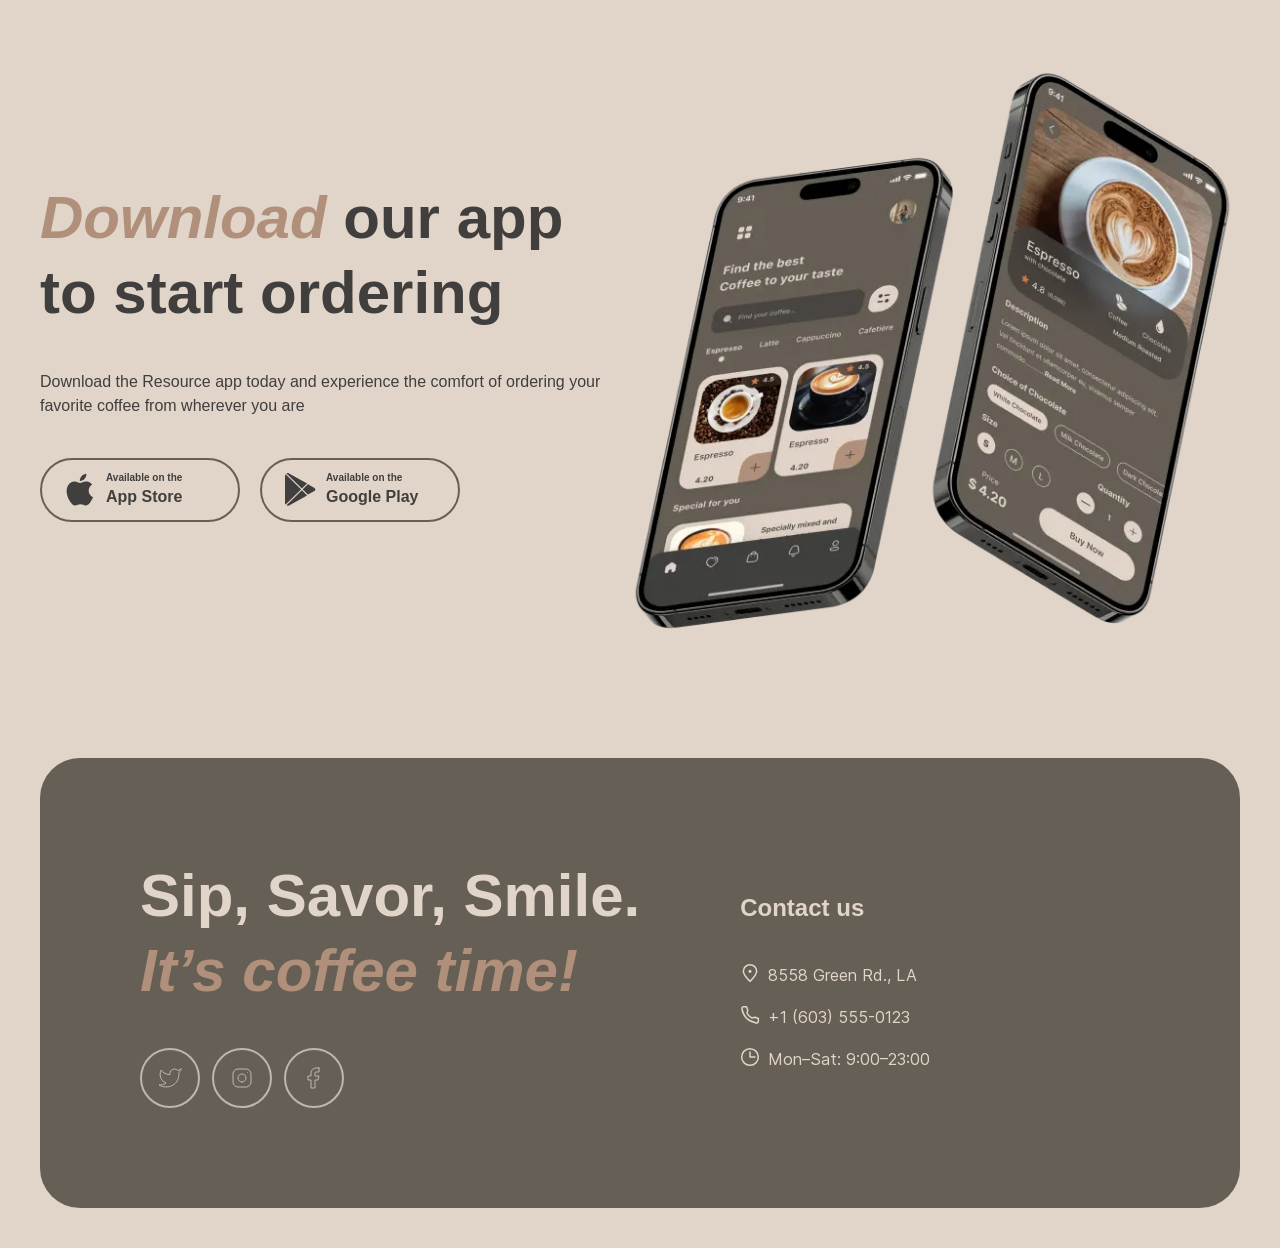
==== commit 5b62dd8b: "feat: add footer" ====
--- a/index.html
+++ b/index.html
@@ -3,9 +3,11 @@
 <head>
   <meta charset="UTF-8">
   <meta name="viewport" content="width=device-width, initial-scale=1.0">
+  <link rel="icon" type="image/svg+xml" href="./assets/coffee-cup-icon.svg">
   <link rel="stylesheet" href="./css/reset.css">
   <link rel="stylesheet" href="./css/fonts.css">
   <link rel="stylesheet" href="./css/style.css">
+  <script src="./index.js" defer></script>
   <title>Coffee House</title>
 </head>
 <body>
@@ -19,16 +21,16 @@
           <nav class="header__nav nav">
             <ul class="nav__list">
               <li class="nav__item">
-                <a href="/" class="nav__link">Favorite coffee</a>
+                <a href="./#favorite" class="nav__link">Favorite coffee</a>
               </li>
               <li class="nav__item">
-                <a href="/" class="nav__link">About</a>
+                <a href="./#about" class="nav__link">About</a>
               </li>
               <li class="nav__item">
-                <a href="/" class="nav__link">Mobile app</a>
+                <a href="./#mobile_app" class="nav__link">Mobile app</a>
               </li>
               <li class="nav__item">
-                <a href="/" class="nav__link">Contact us</a>
+                <a href="./#contact_us" class="nav__link">Contact us</a>
               </li>
             </ul>
           </nav>
@@ -66,13 +68,13 @@
             beverage.
           </p>
 
-          <button type="button" class="offer__btn primary-btn">
+          <a href="./category.html" class="offer__btn primary-btn">
             Menu
-          </button>
+          </a>
         </div>
       </section>
 
-      <section class="main__slider">
+      <section id="favorite" class="main__slider">
         <div class="slider">
           <h2 class="slider__title">
             Choose your 
@@ -106,7 +108,7 @@
         </div>
       </section>
 
-      <section class="about__section">
+      <section id="about" class="about__section">
         <h3 class="about__description">
           Resource is 
           <span class="text-accent">
@@ -123,7 +125,7 @@
         </div>
       </section>
 
-      <section class="download__section">
+      <section id="mobile_app" class="download__section">
         <div class="download__wrapper">
           <div class="download__info">
             <h3 class="download__title">
@@ -135,17 +137,17 @@
 
             <div class="download__buttons">
               <button type="button" class="download__button">
-                <div class="download__button-apple">
+                <span class="download__button-apple">
                   <span>Available on the</span>
                   <span>App Store</span>
-                </div>
+                </span>
               </button>
-              
+
               <button type="button" class="download__button">
-                <div class="download__button-android">
+                <span class="download__button-android">
                   <span>Available on the</span>
                   <span>Google Play</span>
-                </div>
+                </span>
               </button>
             </div>
           </div>
@@ -156,9 +158,35 @@
     </div>    
   </main>
 
-  <footer class="footer">
+  <footer id="contact_us" class="footer">
     <div class="container">
+      <div class="footer__wrapper">
+        <div class="footer__content">
+          <div class="footer__media">
+            <h3 class="footer__title">
+              Sip, Savor, Smile.
+              <span class="text-accent">
+                It’s coffee time!
+              </span>
+            </h3>
 
+            <div class="footer__socials">
+              <a href="https://www.x.com" target="_blank" class="footer__socials-twitter"></a>
+              <a href="https://www.instagram.com" target="_blank" class="footer__socials-instagram"></a>
+              <a href="https://www.facebook.com" target="_blank" class="footer__socials-facebook"></a>
+            </div>
+          </div>
+
+          <div class="footer__contacs">
+            <span class="footer__heading">Contact us</span>
+            <div class="footer__info">
+              <a href="https://www.google.com/maps/search/8558+Green+Rd.,+LA/@48.5137282,-122.3373886,17z/data=!3m1!4b1?entry=ttu&g_ep=EgoyMDI2MDkxNi4wIKXMDSoASAFQAw%3D%3D" rel="noopener noreferrer" target="_blank" class="footer__info-geo">8558 Green Rd., LA</a>
+              <a href="tel:+16035550123" class="footer__info-phone">+1 (603) 555-0123</a>
+              <span class="footer__info-timezone">Mon–Sat: 9:00–23:00</span>
+            </div>
+          </div>
+        </div>
+      </div>
     </div>
   </footer>
 </body>
--- a/css/style.css
+++ b/css/style.css
@@ -1,7 +1,9 @@
 
 :root {
   --text-primary: #403f3d;
+  --text-primary-btn: #403f3d;
   --main-color: #e1d4c9;
+  --main-color-bg: #e1d4c9;
   --text-link-hover: #b0907a;
   --switcher-border: #c1b6ad;
   --switcher-active: #b0907a;
@@ -10,12 +12,48 @@
   --pagination-color: #C1B6AD;
   --pagination-color-active: #665F55;
   --download-btns-color: #665f55;
+  --footer-bg: #665F55;
+  --socials-color: #c1b6ad;
+  --category-bg: #665F55;
+  --category-text: #c1b6ad;
 
   --transition-primary: all .2s ease;
+
+  scroll-behavior: smooth; 
 }
 
 :root.theme__dark {
-  --text-primary: #fff;
+  --main-color-bg: #292826;
+  --main-color: #e1d4c9;
+  --text-primary: #e1d4c9;
+  --text-primary-btn: #403f3d;
+  --footer-bg: #403f3d;
+  --category-bg: #403f3d;
+  --category-text: #c1b6ad;
+}
+
+html.theme__dark .header__logo-img {
+  content: url("../assets/logo-white.webp");
+}
+
+html.theme__dark .categories__item:not(.categories__item_active) {
+  color: var(--category-text);
+}
+
+html.theme__dark .categories__item.categories__item_active {
+  border: 0px solid transparent;
+}
+
+html.theme__dark .categories__item {
+  border: 1px solid var(--category-text);
+}
+
+html.theme__dark .categories__item-wrapper {
+  background-color: var(--main-color-bg);
+}
+
+html.theme__dark .categories__description {
+  color: var(--text-primary);
 }
 
 body {
@@ -23,9 +61,9 @@
   font-style: normal;
   font-size: 16px;
   font-weight: normal;
-  line-height: 1.2;
-
-  background-color: var(--main-color);
+  line-height: 140%;
+
+  background-color: var(--main-color-bg);
 }
 
 .header, .main, .footer {
@@ -42,18 +80,13 @@
   height: 64px;
 
   font-weight: bold;
-  color: var(--text-primary);
+  color: var(--text-primary-btn);
 
   border-radius: 32px;
 
   background-color: var(--main-color);
 
   transition: var(--transition-primary);
-}
-
-.primary-btn:hover {
-  background-color: var(--switcher-active);
-  color: var(--main-color);
 }
 
 .text-accent {
@@ -80,6 +113,12 @@
 
 .header__logo {
   width: 100px;
+
+  transition: var(--transition-primary);
+}
+
+.header__logo:hover {
+  opacity: .7;
 }
 
 .nav__list {
@@ -97,10 +136,11 @@
 .nav__link {
   color: var(--text-primary);
   transition: var(--transition-primary);
+  border-bottom: 2px solid transparent;
 }
 
 .nav__link:hover {
-  color: var(--text-link-hover);
+  border-bottom: 2px solid var(--text-primary);
 }
 
 .header__panel {
@@ -151,14 +191,15 @@
   background-image: url('../assets/moon-icon.svg');
 }
 
+.header__theme-item_dark:hover {
+  background-color: var(--slider-btns-color);
+  background-image: url('../assets/moon-inverse-icon.svg');
+}
+
 .header__theme_active {
   background-color: var(--switcher-active);
 }
 
-.header__theme div:not(.header__theme_active):hover {
-  background-color: var(--switcher-active);
-}
-
 .burger__btn {
   font-weight: bold;
 
@@ -168,6 +209,11 @@
   justify-content: space-between;
   gap: 6px;
 
+  transition: var(--transition-primary);
+}
+
+.burger__btn:hover {
+  opacity: .7;
 }
 
 .burger__btn::after {
@@ -230,9 +276,32 @@
 }
 
 .offer__btn {
+  display: flex;
+  justify-content: center;
+  align-items: center;
   align-self: end;
-}
-
+  gap: 8px;
+}
+
+.offer__btn::after {
+  content: "";
+
+  width: 0px;
+  height: 0px;
+
+  background-image: url('../assets/coffee-cup-icon.svg');
+  background-position: center center;
+  background-repeat: no-repeat;
+  
+  opacity: 0;
+  transition: var(--transition-primary);
+}
+
+.offer__btn:hover::after {
+  opacity: 1;
+  width: 20px;
+  height: 20px;
+}
 
 /* main slider section */
 
@@ -280,15 +349,27 @@
   background-repeat: no-repeat;
   background-position: center center;
 
-  transition: var(--transition-primary);
+  transition: var(--transition-primary), transform 0s, background-image 0s;
 }
 
 .slider__btn:hover {
-  filter: invert(65%) sepia(19%) saturate(545%) hue-rotate(339deg) brightness(89%) contrast(85%);
+  background-color: var(--slider-btns-color);
+}
+
+.slider__btn_left:hover {
+  background-image: url('../assets/arrow-left-light.svg');
+
+  transform: rotate(0deg);
 }
 
 .slider__btn_right {
   transform: rotate(180deg);
+}
+
+.slider__btn_right:hover {
+  background-image: url('../assets/arrow-right-light.svg');
+
+  transform: rotate(0deg);
 }
 
 .slider__item {
@@ -434,6 +515,8 @@
   display: flex;
   flex-wrap: wrap;
   align-content: space-between;
+
+  color: var(--text-primary);
 }
 
 .download__title {
@@ -474,6 +557,12 @@
   border-radius: 100px;
 
   padding-left: 20px;
+
+  transition: var(--transition-primary);
+}
+
+.download__button:hover {
+  background-color: var(--download-btns-color);
 }
 
 .download__button-apple, .download__button-android {
@@ -516,3 +605,568 @@
   font-weight: bold;
   font-size: 16px;
 }
+
+.download__button:has(.download__button-apple):hover::before {
+  background-image: url('../assets/apple-icon-light.svg');
+}
+
+.download__button:has(.download__button-android):hover::before {
+  background-image: url('../assets/android-icon-light.svg');
+}
+
+.download__button:hover span, .download__button:hover span {
+  color: var(--main-color);
+}
+
+/* footer */
+
+.footer__wrapper {
+  margin: 100px 0 40px;
+
+  height: 450px;
+
+  display: flex;
+
+  background-color: var(--footer-bg);
+
+  border-radius: 40px;
+}
+
+.footer__content {
+  display: flex;
+  gap: 100px;
+
+  margin: 100px 0 100px 100px;
+}
+
+.footer__media {
+  display: flex;
+  flex-direction: column;
+  gap: 40px;
+}
+
+.footer__title {
+  display: flex;
+  flex-direction: column;
+
+  font-family: 'Inter Semi Bold', sans-serif;
+  font-size: 60px;
+  font-weight: bold;
+  line-height: 125%;
+
+  color: var(--main-color);
+}
+
+.footer__socials {
+  display: flex;
+  gap: 12px;
+}
+
+.footer__socials > a {
+  cursor: pointer;
+
+  width: 60px;
+  height: 60px;
+
+  display: flex;
+  justify-content: center;
+  align-items: center;
+
+  border-radius: 30px;
+  border: 2px solid var(--socials-color);
+
+  background-repeat: no-repeat;
+  background-position: center center;
+
+  transition: var(--transition-primary);
+}
+
+.footer__socials-twitter::before,
+.footer__socials-instagram::before,
+.footer__socials-facebook::before {
+  content: '';
+
+  background-color: var(--socials-color);
+  
+  -webkit-mask-size: contain;
+  mask-size: contain;
+  -webkit-mask-repeat: no-repeat;
+  mask-repeat: no-repeat;
+
+  width: 24px;
+  height: 24px;
+  
+  display: flex;
+}
+
+.footer__socials-twitter::before {
+  -webkit-mask-image: url('../assets/twitter-icon.svg');
+  mask-image: url('../assets/twitter-icon.svg');
+}
+
+.footer__socials-facebook::before {
+  -webkit-mask-image: url('../assets/facebook-icon.svg');
+  mask-image: url('../assets/facebook-icon.svg');
+}
+
+.footer__socials-instagram::before {
+  -webkit-mask-image: url('../assets/instagram-icon.svg');
+  mask-image: url('../assets/instagram-icon.svg');
+}
+
+.footer__socials-twitter:hover,
+.footer__socials-instagram:hover,
+.footer__socials-facebook:hover {
+  background-color: var(--socials-color);
+}
+
+.footer__socials-twitter:hover::before,
+.footer__socials-instagram:hover::before,
+.footer__socials-facebook:hover::before {
+  background-color: var(--text-primary);
+}
+
+.footer__contacs {
+  display: flex;
+  flex-direction: column;
+  justify-content: center;
+}
+
+.footer__heading {
+  font-family: 'Inter Semi Bold', sans-serif;
+  font-size: 24px;
+  font-weight: bold;
+  line-height: 125%;
+  color: var(--main-color);
+}
+
+.footer__info {
+  margin-top: 40px;
+
+  display: flex;
+  flex-direction: column;
+  justify-content: space-between;
+  gap: 16px;
+}
+
+.footer__info > a, .footer__info > span {
+  display: flex;
+  gap: 8px;
+
+  font-family: 'Inter', sans-serif;
+  font-style: normal;
+  font-size: 16px;
+  font-weight: normal;
+  line-height: 150%;
+
+  color: var(--main-color);
+
+  transition: var(--transition-primary);
+
+  border-bottom: 2px solid transparent;
+}
+
+.footer__info-geo:hover, .footer__info-phone:hover {
+  border-bottom: 2px solid var(--main-color);
+}
+
+.footer__info-geo::before, .footer__info-phone::before, .footer__info-timezone::before {
+  content: '';
+
+  width: 20px;
+  height: 20px;
+
+  display: flex;
+
+  background-repeat: no-repeat;
+  background-position: center center;
+}
+
+.footer__info-geo::before {
+  background-image: url('../assets/location-icon.svg');
+}
+
+.footer__info-phone::before {
+  background-image: url('../assets/phone-icon.svg');
+}
+
+.footer__info-timezone::before {
+  background-image: url('../assets/clock-icon.svg');
+}
+
+/* category page */
+
+.main__category {
+  margin-top: 20px;
+}
+
+.main__title {
+  max-width: 800px;
+
+  font-family: 'Inter Semi Bold', sans-serif;
+  font-size: 60px;
+  font-weight: bold;
+  line-height: 125%;
+  color: var(--text-primary);
+
+  text-align: center;
+
+  margin: 0 auto;
+}
+
+.category__wrapper {
+  margin-top: 40px;
+}
+
+.categories {
+  display: flex;
+  justify-content: center;
+  flex-direction: row;
+  gap: 16px;
+}
+
+.categories__item {
+  display: flex;
+  align-items: center;
+  gap: 8px;
+
+  height: 46px;
+
+  border-radius: 23px;
+
+  border: 2px solid var(--category-text);
+
+  font-family: 'Inter', sans-serif;
+  font-style: normal;
+  font-size: 16px;
+  font-weight: normal;
+  line-height: 140%;
+
+  padding: 8px 16px 8px 8px;
+
+  transition: var(--transition-primary);
+}
+
+.categories__item:hover {
+  background-color: var(--category-bg);
+
+  color: var(--main-color);
+}
+
+.categories__item_active {
+  background-color: var(--category-bg);
+
+  color: var(--main-color);
+}
+
+.categories__item-coffee,
+.categories__item-tea,
+.categories__item-desert {
+  width: 16px;
+  height: 24px;
+
+  display: flex;
+
+  background-repeat: no-repeat;
+  background-position: center center;
+  background-size: contain;
+}
+
+.categories__item-coffee {
+  background-image: url('../assets/cup-coffee.webp');
+}
+
+.categories__item-tea {
+  background-image: url('../assets/tea.webp');
+}
+
+.categories__item-desert {
+  background-image: url('../assets/dessert.webp');
+}
+
+.categories__item-wrapper {
+  width: 30px;
+  height: 30px;
+
+  display: flex;
+  justify-content: center;
+  align-items: center;
+
+  border-radius: 15px;
+  
+  background-color: var(--main-color);
+}
+
+.categories__item:not(.categories__item_active) .categories__item-wrapper {
+  background-color: var(--switcher-border);
+}
+
+.categories__list {
+  display: flex;
+  flex-wrap: wrap;
+  justify-content: space-between;
+}
+
+.categories__card {
+  width: 310px;
+
+  margin-top: 40px;
+
+  border: 1px solid var(--switcher-border);
+  border-radius: 40px;
+}
+
+.categories__info {
+  display: flex;
+  flex-direction: column;
+  gap: 12px;
+
+  padding: 20px;
+}
+
+.categories__preview {
+  border-radius: 40px;
+}
+
+.categories__title, .categories__price {
+  font-family: 'Inter Semi Bold', sans-serif;
+  font-size: 24px;
+  font-weight: bold;
+  line-height: 125%;
+  color: var(--text-primary);
+}
+
+.categories__description {
+  font-family: 'Inter Semi Bold', sans-serif;
+  line-height: 150%;
+  font-size: 16px;
+}
+
+.categories__load {
+  display: none;
+}
+
+@media screen and (max-width: 1430px) {
+  .categories__list {
+    justify-content: space-around;
+  }
+
+  .categories__card {
+    margin: 40px 20px 0;
+  }
+}
+
+@media screen and (max-width: 1240px) {
+  .download__wrapper {
+    flex-direction: column;
+    gap: 100px;
+  }
+}
+
+@media screen and (max-width: 1080px) {
+  .footer__wrapper {
+    height: unset;
+  }
+
+  .footer__content {
+    flex-direction: column;
+  }
+}
+
+@media screen and (max-width: 1000px) {
+  .about_wrapper {
+    display: flex;
+    flex-direction: column;
+    max-height: unset;
+
+    gap: 40px;
+  }
+
+  .about__preview:nth-child(2), .about__preview:nth-child(3) {
+    display: none;
+  }
+}
+
+@media screen and (max-width: 850px) {
+  .nav__list {
+    gap: 15px;
+  }
+}
+
+@media screen and (max-width: 820px) {
+  .offer__title {
+    font-size: 42px;
+  }
+
+  .offer__title {
+    height: auto;
+  }
+}
+
+@media screen and (max-width: 800px) {
+  .footer__content {
+    margin: 50px auto;
+  }
+}
+
+@media screen and (max-width: 768px) {
+  .nav__list {
+    display: none;
+  }
+
+  .offer__wrapper {
+    margin-left: 60px;
+  }
+
+  .about__description {
+    text-align: inherit;
+
+    font-size: 58px;
+  }
+
+  .categories__card:nth-child(5),
+  .categories__card:nth-child(6),
+  .categories__card:nth-child(7),
+  .categories__card:nth-child(8) {
+    display: none;
+  }
+
+  .categories__load {
+    cursor: pointer;
+
+    width: 60px;
+    height: 60px;
+
+    display: flex;
+    justify-content: center;
+    align-items: center;
+
+    border-radius: 30px;
+    border: 1px solid var(--text-primary);
+
+    transition: var(--transition-primary);
+
+    margin-top: 40px;
+  }
+
+  .categories__load-img {
+    background-repeat: no-repeat;
+    background-position: center center;
+    background-color: var(--text-primary);
+
+    -webkit-mask-image: url('../assets/refresh.svg');
+    mask-image: url('../assets/refresh.svg');
+    -webkit-mask-size: contain;
+    mask-size: contain;
+    -webkit-mask-repeat: no-repeat;
+    mask-repeat: no-repeat;
+
+    width: 24px;
+    height: 24px;
+    
+    display: flex;
+  }
+
+  .categories__load:hover {
+    background-color: var(--text-primary);
+  }
+
+  .categories__load:hover .categories__load-img {
+    background-color: var(--main-color);
+  }
+}
+
+@media screen and (max-width: 680px) {
+  .slider__title {
+    font-size: 32px;
+  }
+
+  .slider__list {
+    width: 350px;
+  }
+
+  .about__description {
+    font-size: 32px;
+  }
+
+  .download__info {
+    width: unset;
+    height: unset;
+    gap: 40px;
+  }
+
+  .download__title {
+    font-size: 50px;
+  }
+
+  .download__preview {
+    width: 100%;
+  }
+
+  .download__buttons {
+    flex-direction: column;
+    height: unset;
+    gap: 20px;
+  }
+
+  .download__button {
+    height: 64px;
+  }
+
+  .footer__title {
+    font-size: 40px;
+  }
+}
+
+@media screen and (max-width: 560px) {
+  .header, .main, .footer {
+    margin: 0 16px;
+  }
+
+  .offer__wrapper {
+    margin: 60px 16px;
+    height: auto;
+  }
+
+  .offer__title {
+    font-size: 40px;
+  }
+
+  .main__offer {
+    height: 522px;
+
+    margin-top: 20px;
+  }
+
+  .slider__btn {
+    display: none;
+  }
+
+  .slider__wrapper {
+    justify-content: center;
+  }
+}
+
+@media screen and (max-width: 480px) {
+  .download__title {
+    font-size: 34px;
+  }
+
+  .download__buttons {
+    width: unset;
+  }
+
+  .footer__title {
+    font-size: 32px;
+  }
+}
+
+@media screen and (max-width: 420px) {
+  .about__preview {
+    height: 590px;
+  }
+
+  .footer__content {
+    margin: 60px 16px;
+  }
+}
